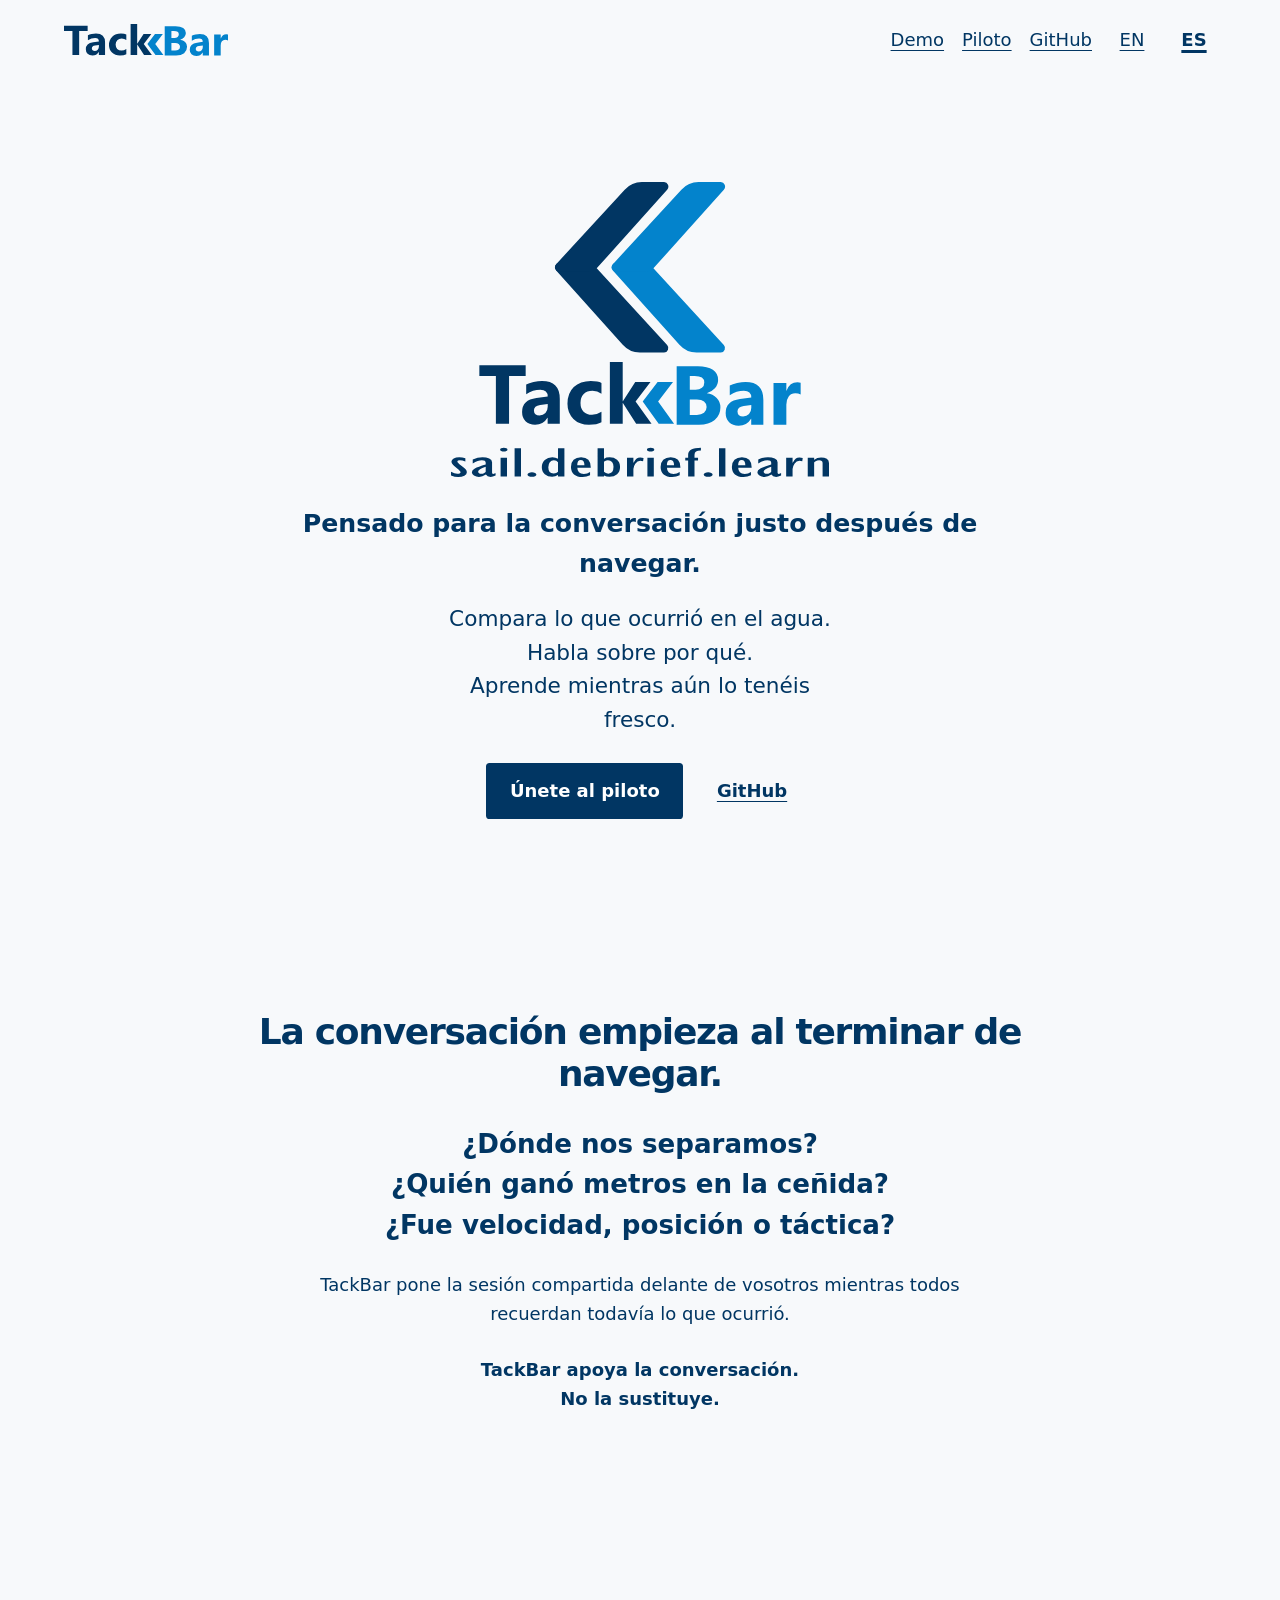
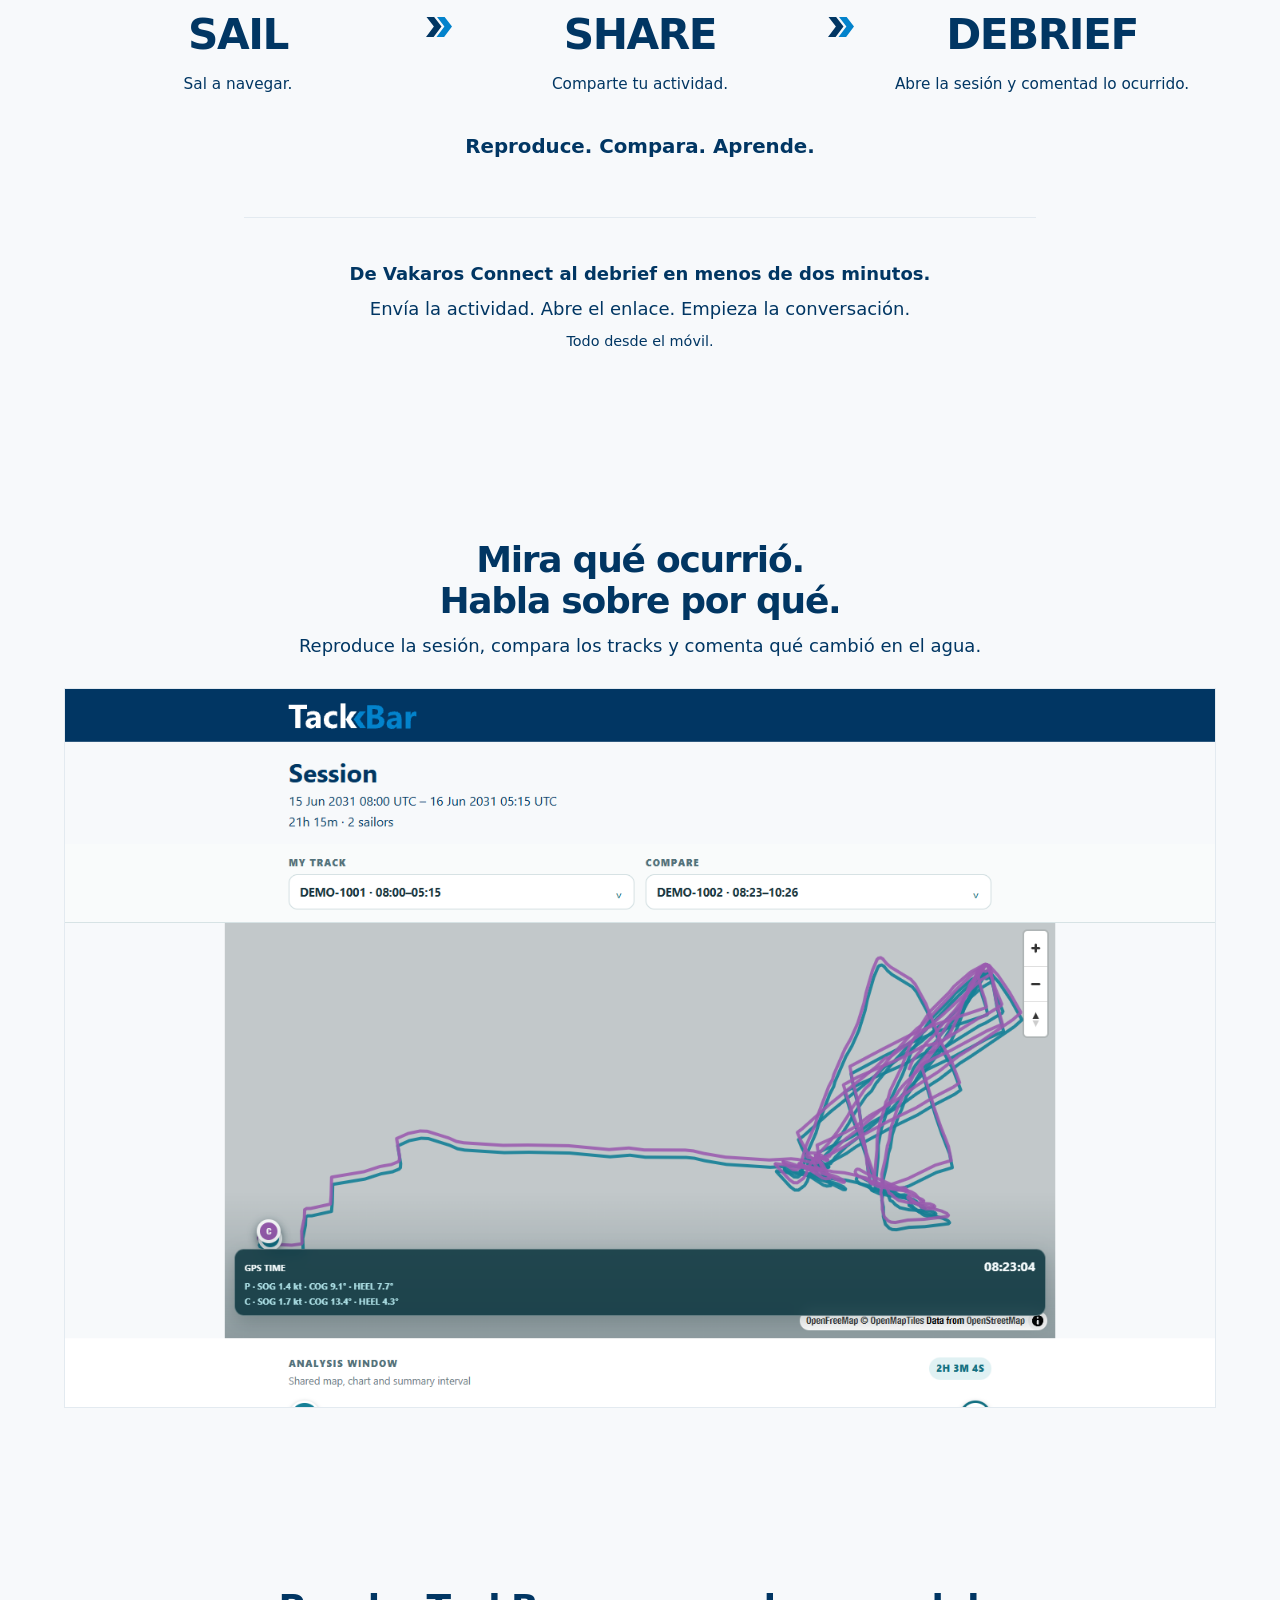
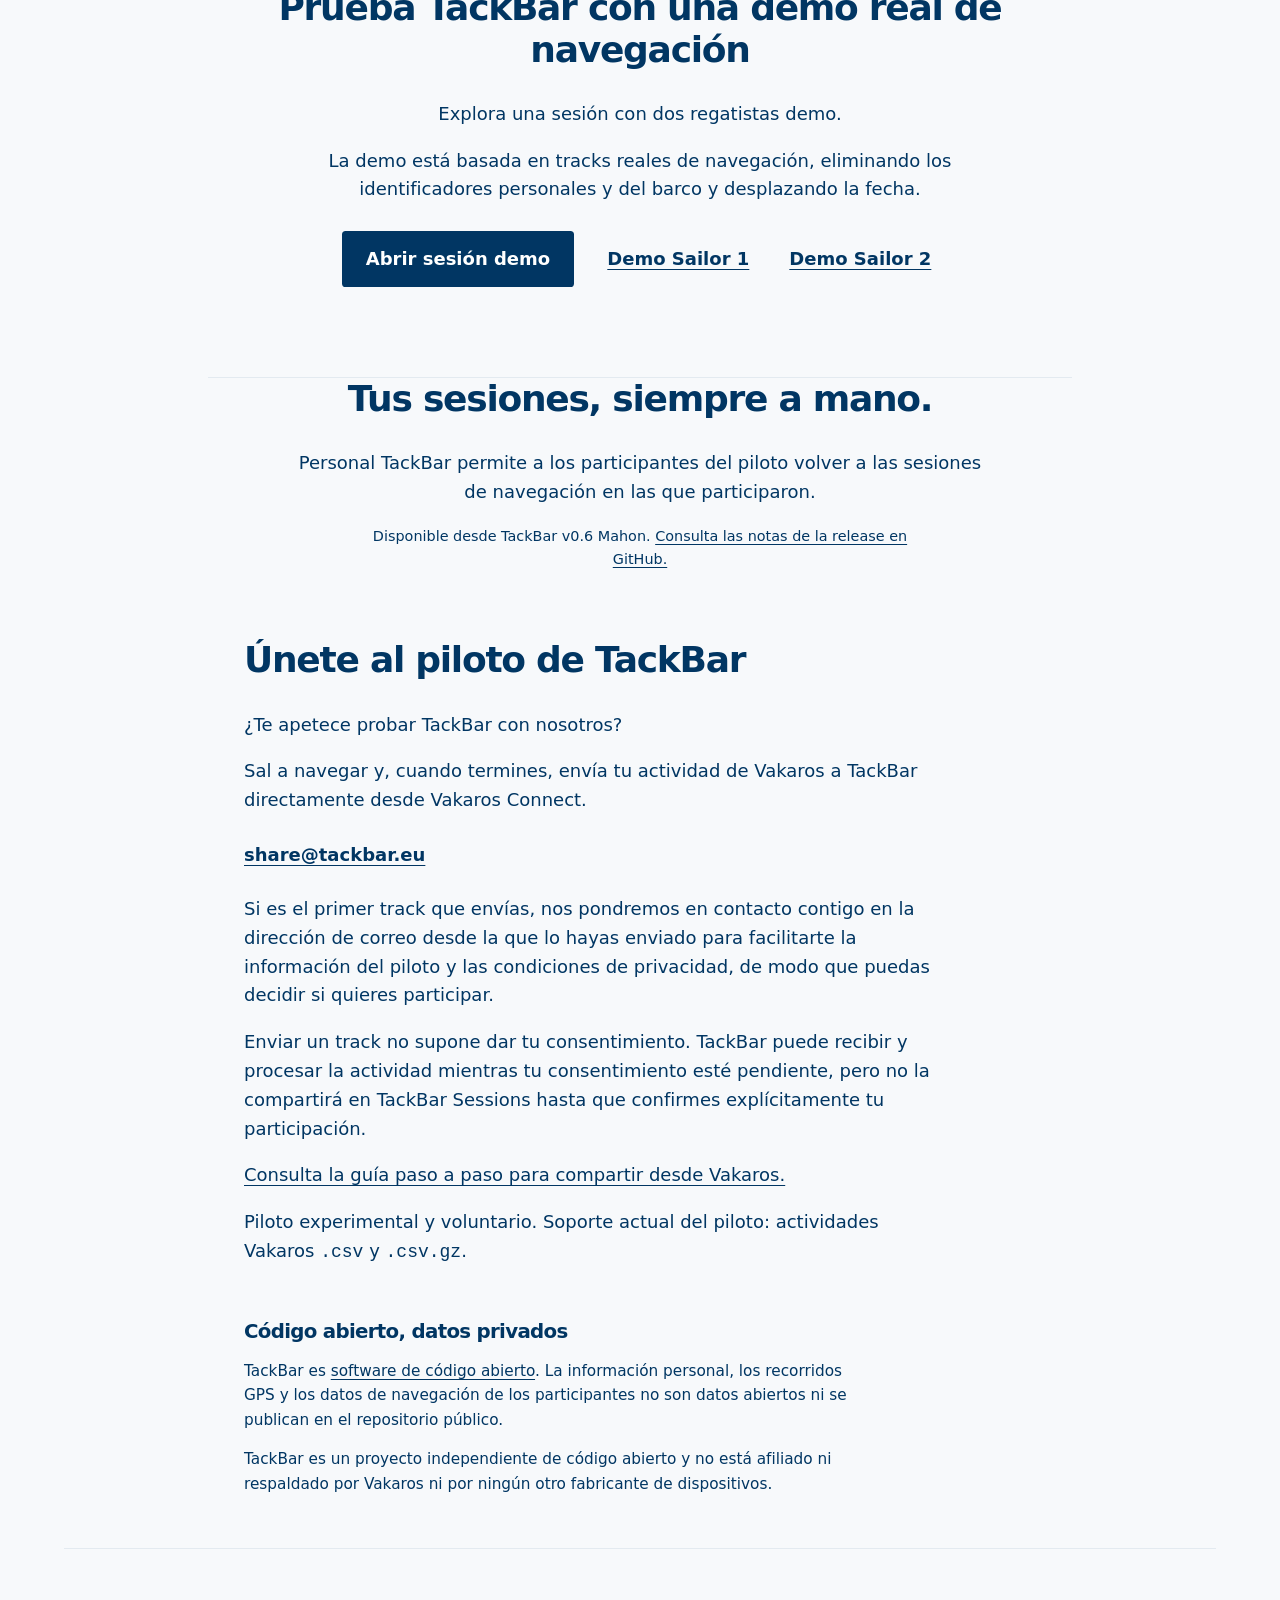
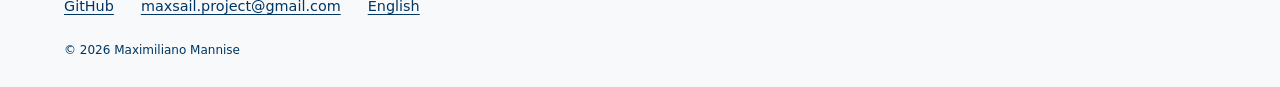
==== es/index.html @ 3163a721 "feat: add public TackBar demo links" ====
<!doctype html>
<html lang="es">
<head>
  <meta charset="utf-8">
  <meta name="viewport" content="width=device-width, initial-scale=1">
  <title>TackBar — Sail. Debrief. Learn.</title>
  <meta name="description" content="TackBar ayuda a los navegantes de vela ligera a convertir sus sesiones y las conversaciones posteriores en aprendizaje compartido.">
  <link rel="canonical" href="https://tackbar.eu/es/">
  <link rel="alternate" hreflang="en" href="https://tackbar.eu/">
  <link rel="alternate" hreflang="es" href="https://tackbar.eu/es/">
  <link rel="alternate" hreflang="x-default" href="https://tackbar.eu/">
  <meta property="og:title" content="TackBar — Sail. Debrief. Learn.">
  <meta property="og:description" content="TackBar ayuda a los navegantes de vela ligera a convertir sus sesiones y las conversaciones posteriores en aprendizaje compartido.">
  <meta property="og:type" content="website">
  <meta property="og:url" content="https://tackbar.eu/es/">
  <meta property="og:site_name" content="TackBar">
  <link rel="stylesheet" href="../assets/styles.css">
  <link rel="icon" href="../assets/logo/tackbar-mark.svg" type="image/svg+xml">
</head>
<body>
  <a class="skip-link" href="#main">Saltar al contenido</a>
  <header class="container site-header">
    <a class="brand" href="index.html"><img src="../assets/logo/tackbar-wordmark.svg" alt="TackBar"></a>
    <nav aria-label="Navegación principal">
      <a href="#demo">Demo</a>
      <a href="#pilot">Piloto</a>
      <a href="https://github.com/maxsail-project/tackbar">GitHub</a>
      <a href="../index.html" lang="en" hreflang="en" aria-label="English">EN</a>
      <a href="index.html" lang="es" aria-current="page" aria-label="Español">ES</a>
    </nav>
  </header>
  <main id="main" class="container">
    <section class="hero" aria-labelledby="hero-title">
      <h1 id="hero-title" class="visually-hidden" lang="en">TackBar — Sail. Debrief. Learn.</h1>
      <img class="hero-artwork" src="../assets/logo/tackbar-logo-claim.svg" alt="" aria-hidden="true">
      <p class="hero-lead">Pensado para la conversación justo después de navegar.</p>
      <p class="hero-thought">Compara lo que ocurrió en el agua.<br>Habla sobre por qué.<br>Aprende mientras aún lo tenéis fresco.</p>
      <div class="actions">
        <a class="button" href="#pilot">Únete al piloto</a>
        <a class="button secondary" href="https://github.com/maxsail-project/tackbar">GitHub</a>
      </div>
    </section>
    <section class="debrief-context" aria-labelledby="debrief-context-title">
      <h2 id="debrief-context-title">La conversación empieza al terminar de navegar.</h2>
      <p class="debrief-questions">¿Dónde nos separamos?<br>¿Quién ganó metros en la ceñida?<br>¿Fue velocidad, posición o táctica?</p>
      <p>TackBar pone la sesión compartida delante de vosotros mientras todos recuerdan todavía lo que ocurrió.</p>
      <p class="debrief-philosophy">TackBar apoya la conversación.<br>No la sustituye.</p>
    </section>
    <section id="story" class="story" aria-label="Cómo funciona TackBar">
      <ol class="flow">
        <li><h2 lang="en">SAIL</h2><p>Sal a navegar.</p><img class="flow-arrow" src="../assets/logo/tackbar-go-right.svg" alt="" aria-hidden="true"></li>
        <li><h2 lang="en">SHARE</h2><p>Comparte tu actividad.</p><img class="flow-arrow" src="../assets/logo/tackbar-go-right.svg" alt="" aria-hidden="true"></li>
        <li><h2 lang="en">DEBRIEF</h2><p>Abre la sesión y comentad lo ocurrido.</p></li>
      </ol>
      <p class="flow-support">Reproduce. Compara. Aprende.</p>
      <div class="workflow-note">
        <p><strong>De Vakaros Connect al debrief en menos de dos minutos.</strong></p>
        <p>Envía la actividad. Abre el enlace. Empieza la conversación.</p>
        <p class="workflow-note-phone">Todo desde el móvil.</p>
      </div>
    </section>
    <section class="product-proof" aria-labelledby="product-title">
      <h2 id="product-title">Mira qué ocurrió.<br>Habla sobre por qué.</h2>
      <p>Reproduce la sesión, compara los tracks y comenta qué cambió en el agua.</p>
      <img src="../assets/images/session-viewer-overview-demo.png" width="1440" height="1400" alt="Session Viewer de TackBar comparando dos tracks de demostración en el mismo mapa y ventana de análisis." loading="lazy">
    </section>
    <section id="demo" class="demo" aria-labelledby="demo-title">
      <h2 id="demo-title">Prueba TackBar con una demo real de navegación</h2>
      <p>Explora una sesión con dos regatistas demo.</p>
      <p>La demo está basada en tracks reales de navegación, eliminando los identificadores personales y del barco y desplazando la fecha.</p>
      <div class="actions demo-actions">
        <a class="button" href="https://app.tackbar.eu/s/i_qGEn2LnHUh5nOdj9RtfvZzcwr3zfH3Lf_cbffwmJw">Abrir sesión demo</a>
        <a class="button secondary" href="https://app.tackbar.eu/me/usMXC2xmV2A_kSrTNfzEXmexIzMXAk0KDCUTNjdQgc4">Demo Sailor 1</a>
        <a class="button secondary" href="https://app.tackbar.eu/me/8yPGiY3f_8CPB-3VZEk4jnMVvpLVJzxKbZkkSQtOWQI">Demo Sailor 2</a>
      </div>
    </section>
    <section class="personal-tackbar" aria-labelledby="personal-tackbar-title">
      <h2 id="personal-tackbar-title">Tus sesiones, siempre a mano.</h2>
      <p>Personal TackBar permite a los participantes del piloto volver a las sesiones de navegación en las que participaron.</p>
      <p class="release-reference">Disponible desde TackBar v0.6 Mahon. <a href="https://github.com/maxsail-project/tackbar/releases/tag/v0.6.0">Consulta las notas de la release en GitHub.</a></p>
    </section>
    <section id="pilot" aria-labelledby="pilot-title">
      <h2 id="pilot-title">Únete al piloto de TackBar</h2>
      <p>¿Te apetece probar TackBar con nosotros?</p>
      <p>Sal a navegar y, cuando termines, envía tu actividad de Vakaros a TackBar directamente desde Vakaros Connect.</p>
      <a class="contact-link" href="mailto:share@tackbar.eu">share@tackbar.eu</a>
      <p>Si es el primer track que envías, nos pondremos en contacto contigo en la dirección de correo desde la que lo hayas enviado para facilitarte la información del piloto y las condiciones de privacidad, de modo que puedas decidir si quieres participar.</p>
      <p>Enviar un track no supone dar tu consentimiento. TackBar puede recibir y procesar la actividad mientras tu consentimiento esté pendiente, pero no la compartirá en TackBar Sessions hasta que confirmes explícitamente tu participación.</p>
      <p><a href="compartir-vakaros/index.html">Consulta la guía paso a paso para compartir desde Vakaros.</a></p>
      <p>Piloto experimental y voluntario. Soporte actual del piloto: actividades Vakaros <code>.csv</code> y <code>.csv.gz</code>.</p>
    </section>
    <section id="open-source" aria-labelledby="open-source-title">
      <h2 id="open-source-title">Código abierto, datos privados</h2>
      <p>TackBar es <a href="https://github.com/maxsail-project/tackbar">software de código abierto</a>. La información personal, los recorridos GPS y los datos de navegación de los participantes no son datos abiertos ni se publican en el repositorio público.</p>
      <p>TackBar es un proyecto independiente de código abierto y no está afiliado ni respaldado por Vakaros ni por ningún otro fabricante de dispositivos.</p>
    </section>
  </main>
  <footer class="container site-footer">
    <ul class="footer-links">
      <li><a href="https://github.com/maxsail-project/tackbar">GitHub</a></li>
      <li><a href="mailto:maxsail.project@gmail.com">maxsail.project@gmail.com</a></li>
      <li><a href="../index.html" lang="en" hreflang="en">English</a></li>
    </ul>
    <p><small>© 2026 Maximiliano Mannise</small></p>
  </footer>
</body>
</html>
---- assets/styles.css ----
:root {
  --color-navy: #013663;
  --color-blue: #0383CC;
  --color-pale: #E3EAF0;
  --color-background: #F7F9FB;
  --color-white: #FFFFFF;
  color-scheme: light;
  font-family: system-ui, -apple-system, BlinkMacSystemFont, "Segoe UI", sans-serif;
  color: var(--color-navy);
  background: var(--color-background);
  line-height: 1.6;
  font-size: 18px;
}
* { box-sizing: border-box; }
body { margin: 0; }
.container { width: min(100% - 2.5rem, 64rem); margin-inline: auto; }
a { color: var(--color-navy); text-underline-offset: .2em; overflow-wrap: anywhere; }
a:hover { text-decoration-thickness: .15em; }
a:focus-visible { outline: 3px solid var(--color-navy); outline-offset: 5px; }
.site-header, nav { display: flex; align-items: center; flex-wrap: wrap; gap: 1rem; }
.site-header { justify-content: space-between; padding-block: 1rem; }
nav a { display: inline-flex; align-items: center; min-height: 44px; min-width: 44px; justify-content: center; }
[aria-current="page"] { font-weight: 750; text-decoration-thickness: .15em; }
.brand { display: inline-flex; align-items: center; min-height: 44px; }
.brand img { display: block; height: 1.8rem; width: auto; }
h1, h2 { line-height: 1.15; letter-spacing: -.035em; }
h2 { font-size: clamp(1.5rem, 3vw, 2rem); margin-top: 0; }
p { max-width: 62ch; }
.hero { min-width: 0; min-height: min(41rem, calc(100vh - 5rem)); display: flex; flex-direction: column; align-items: center; justify-content: center; padding-block: clamp(3rem, 8vw, 6rem); text-align: center; }
.hero-artwork { display: block; width: min(100%, 21rem); height: auto; margin-inline: auto; }
.hero-lead { width: 100%; max-width: 42ch; margin: 1.5rem auto 0; font-size: clamp(1.15rem, 2.5vw, 1.4rem); font-weight: 650; }
.hero-thought { width: 100%; max-width: 30ch; margin: 1rem auto 0; font-size: clamp(1rem, 2vw, 1.2rem); line-height: 1.55; }
.hero .actions { justify-content: center; }
.actions { display: flex; align-items: center; flex-wrap: wrap; gap: 1.5rem; margin-top: 1.5rem; }
.button { display: inline-flex; align-items: center; justify-content: center; min-height: 48px; padding: .65rem 1.2rem; color: var(--color-white); background: var(--color-navy); border: 2px solid var(--color-navy); border-radius: .2rem; font-weight: 700; text-decoration: none; }
.button:hover { text-decoration: underline; }
.secondary { color: var(--color-navy); background: transparent; border-color: transparent; padding-inline: .25rem; text-decoration: underline; }
.story { padding-block: clamp(3rem, 7vw, 5rem); }
.flow { display: grid; grid-template-columns: repeat(3, minmax(0, 1fr)); gap: 3rem; list-style: none; padding: 0; margin: 0; }
.flow li { position: relative; text-align: center; }
.flow h2 { font-size: clamp(1.35rem, 3.3vw, 2.6rem); font-weight: 850; margin: 0; }
.flow p { font-size: .85rem; line-height: 1.45; margin: .75rem 0 0; }
.flow-arrow { position: absolute; width: 1.4rem; height: auto; top: .35rem; right: -2.2rem; }
.flow-support { margin: 2rem auto 0; text-align: center; font-size: 1.1rem; font-weight: 700; }
.workflow-note { max-width: 44rem; margin: 3rem auto 0; padding-top: 2rem; border-top: 1px solid var(--color-pale); text-align: center; }
.workflow-note p { margin: .35rem auto; }
.workflow-note-phone { font-size: .8rem; }
.debrief-context { max-width: 48rem; margin-inline: auto; padding-block: clamp(3rem, 7vw, 5rem); text-align: center; }
.debrief-context p { margin-inline: auto; }
.debrief-questions { font-size: clamp(1.15rem, 2.8vw, 1.45rem); font-weight: 650; line-height: 1.55; }
.debrief-philosophy { margin-top: 1.5rem; font-weight: 650; }
.product-proof { padding-block: clamp(3rem, 7vw, 5rem); text-align: center; }
.product-proof h2 { margin-bottom: .6rem; }
.product-proof > p { margin: 0 auto 1.5rem; }
.product-proof > img { display: block; width: 100%; aspect-ratio: 16 / 10; height: auto; border: 1px solid var(--color-pale); object-fit: cover; object-position: top; }
.demo { max-width: 48rem; margin-inline: auto; padding-block: clamp(3rem, 7vw, 5rem); border-bottom: 1px solid var(--color-pale); text-align: center; }
.demo p { margin-inline: auto; }
.demo-actions { justify-content: center; }
.personal-tackbar { max-width: 44rem; margin-inline: auto; padding-block: 0 3rem; text-align: center; }
.personal-tackbar p { margin-inline: auto; }
.release-reference { font-size: .8rem; }
#pilot, #open-source { max-width: 44rem; margin-inline: auto; padding-bottom: 2rem; }
.contact-link { display: inline-flex; align-items: center; min-height: 44px; font-weight: 650; }
#open-source { font-size: .85rem; }
#open-source h2 { font-size: 1.1rem; margin-bottom: .5rem; }
.site-footer { font-size: .8rem; border-top: 1px solid var(--color-pale); padding-block: 1.5rem; }
.footer-links { display: flex; flex-wrap: wrap; gap: .5rem 1.5rem; list-style: none; padding: 0; margin-block: .5rem; }
.footer-links a { display: inline-flex; align-items: center; min-height: 44px; }
.site-footer p:last-child { margin-block: .5rem 0; }
.skip-link { position: absolute; top: .5rem; left: 1rem; padding: .75rem; background: var(--color-white); transform: translateY(-200%); }
.skip-link:focus { transform: translateY(0); }
.visually-hidden { position: absolute; width: 1px; height: 1px; padding: 0; margin: -1px; overflow: hidden; clip-path: inset(50%); white-space: nowrap; border: 0; }
@media (max-width: 35rem) {
  .site-header { gap: .25rem; }
  .brand img { height: 1.6rem; }
  .hero-artwork { width: 13rem; max-width: 100%; }
  .site-header nav { width: 100%; justify-content: space-between; gap: .5rem; }
  .flow { grid-template-columns: 1fr; gap: 2.75rem; }
  .flow h2 { font-size: 2rem; }
  .flow p { margin-top: .25rem; }
  .flow-arrow { width: 1.25rem; top: auto; bottom: -2rem; right: calc(50% - .625rem); transform: rotate(90deg); }
  .demo-actions { flex-direction: column; gap: .75rem; }
}

/* Vakaros sharing guide */
.guide-page { max-width: 58rem; }
.guide-intro { max-width: 44rem; margin-inline: auto; padding-block: clamp(2.5rem, 7vw, 4.5rem) 2rem; text-align: center; }
.guide-intro p { margin-inline: auto; }
.guide-intro h1 { margin: .25rem auto 1rem; max-width: 18ch; font-size: clamp(2rem, 6vw, 3.6rem); }
.guide-kicker { margin: 0; color: var(--color-navy); font-size: .85rem; font-weight: 850; letter-spacing: .14em; }
.guide-lead { font-size: clamp(1.05rem, 2.5vw, 1.3rem); }
.guide-steps { display: grid; grid-template-columns: repeat(2, minmax(0, 1fr)); gap: 1rem; list-style: none; padding: 0; margin: 0; }
.guide-step { min-width: 0; padding: 1rem; border: 1px solid var(--color-pale); background: var(--color-white); }
.guide-step-wide { grid-column: 1 / -1; }
.guide-step-copy { display: flex; gap: .8rem; align-items: flex-start; margin-bottom: 1rem; }
.guide-step-copy h2 { margin: .1rem 0 .4rem; font-size: 1.2rem; }
.guide-step-copy p { margin: 0; font-size: .9rem; }
.guide-step-number { flex: 0 0 auto; display: inline-grid; place-items: center; width: 2.2rem; height: 2.2rem; border-radius: 50%; color: var(--color-white); background: var(--color-navy); font-weight: 850; }
.guide-step > img, .guide-final-layout > img { display: block; width: 100%; height: auto; border: 1px solid var(--color-pale); background: var(--color-background); }
.guide-final-layout { display: grid; grid-template-columns: minmax(0, .8fr) minmax(16rem, 1.2fr); gap: 1.5rem; align-items: center; }
.guide-checklist h3 { margin-top: 0; }
.guide-checklist ul { padding-left: 1.25rem; }
.guide-checklist li + li { margin-top: .55rem; }
.guide-note, .guide-help { max-width: 44rem; margin: 2rem auto 0; padding: 1.25rem; border-top: 1px solid var(--color-pale); text-align: center; }
.guide-note p, .guide-help p { margin-inline: auto; }
.guide-disclaimer { max-width: 48rem; margin: 2.5rem auto 3rem; font-size: .8rem; text-align: center; }
@media (max-width: 42rem) {
  .guide-steps { grid-template-columns: 1fr; }
  .guide-step-wide { grid-column: auto; }
  .guide-final-layout { grid-template-columns: 1fr; }
  .guide-step { padding: .85rem; }
}
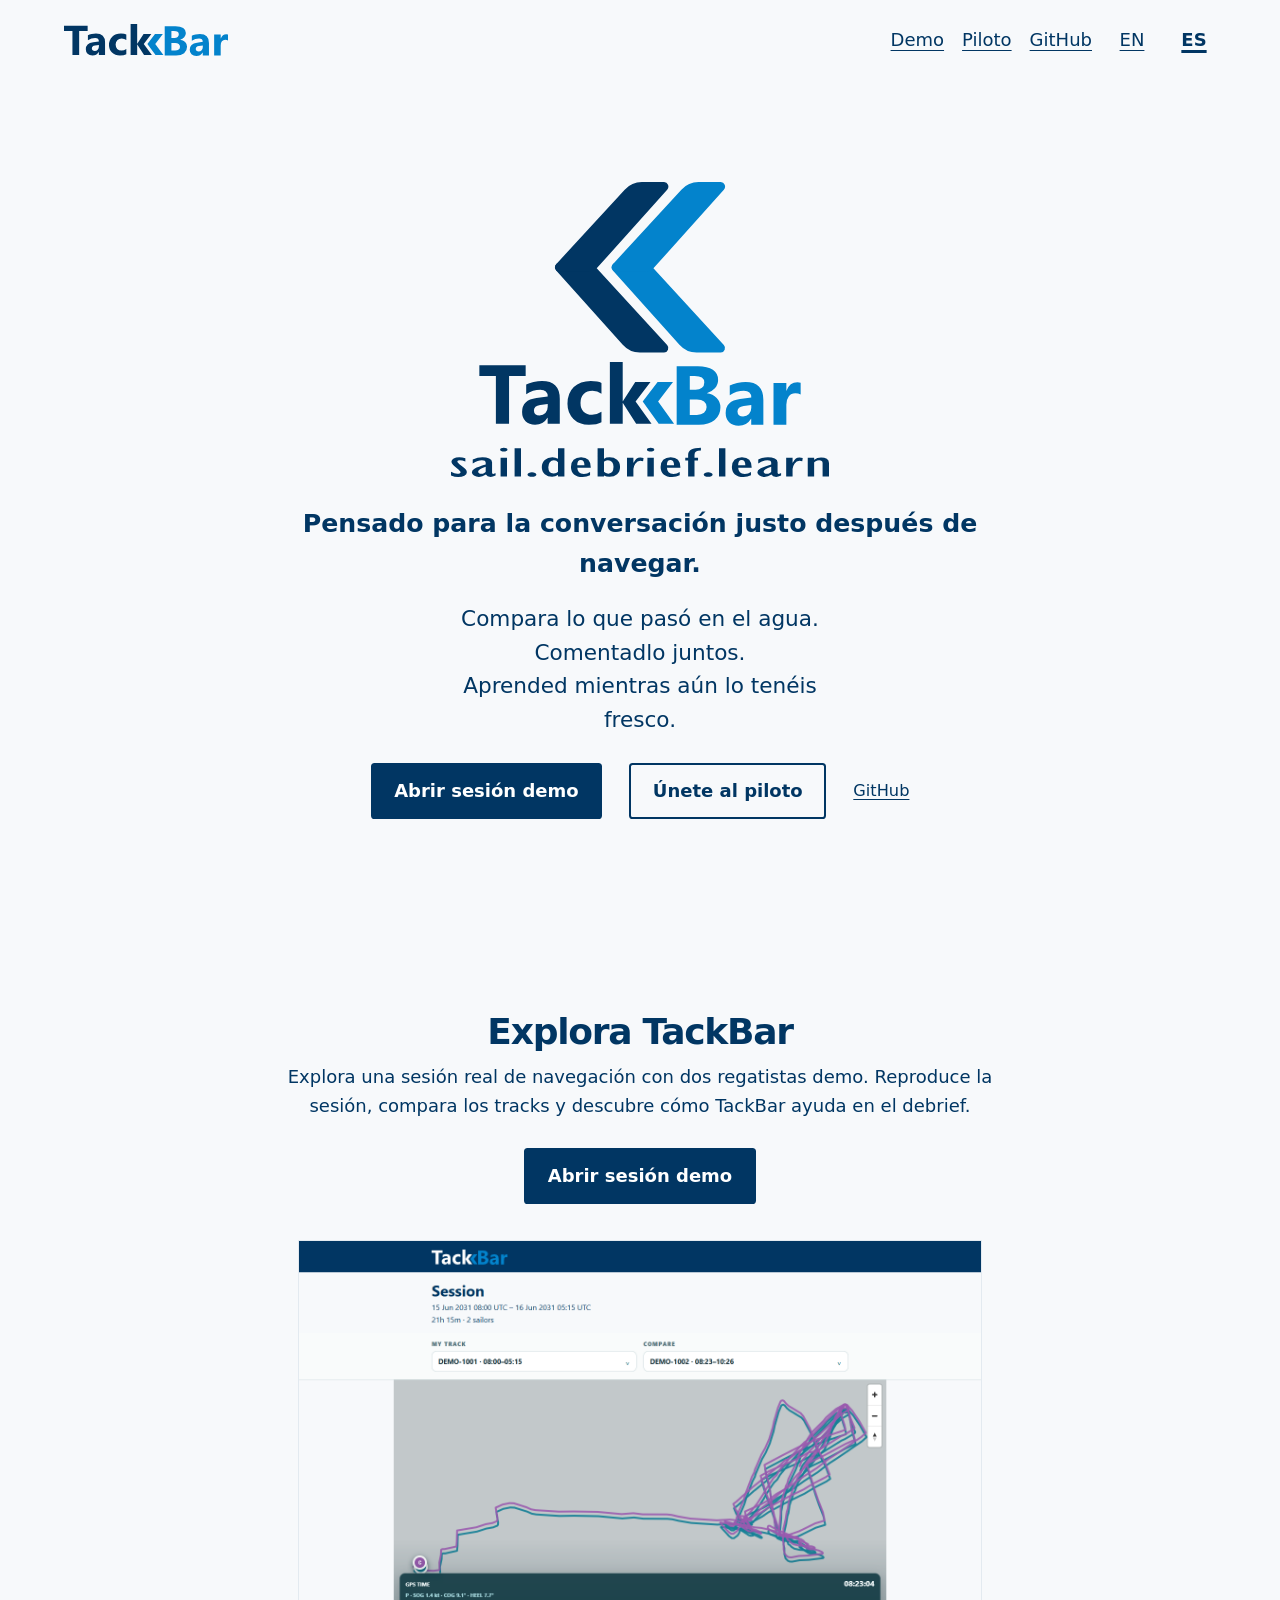
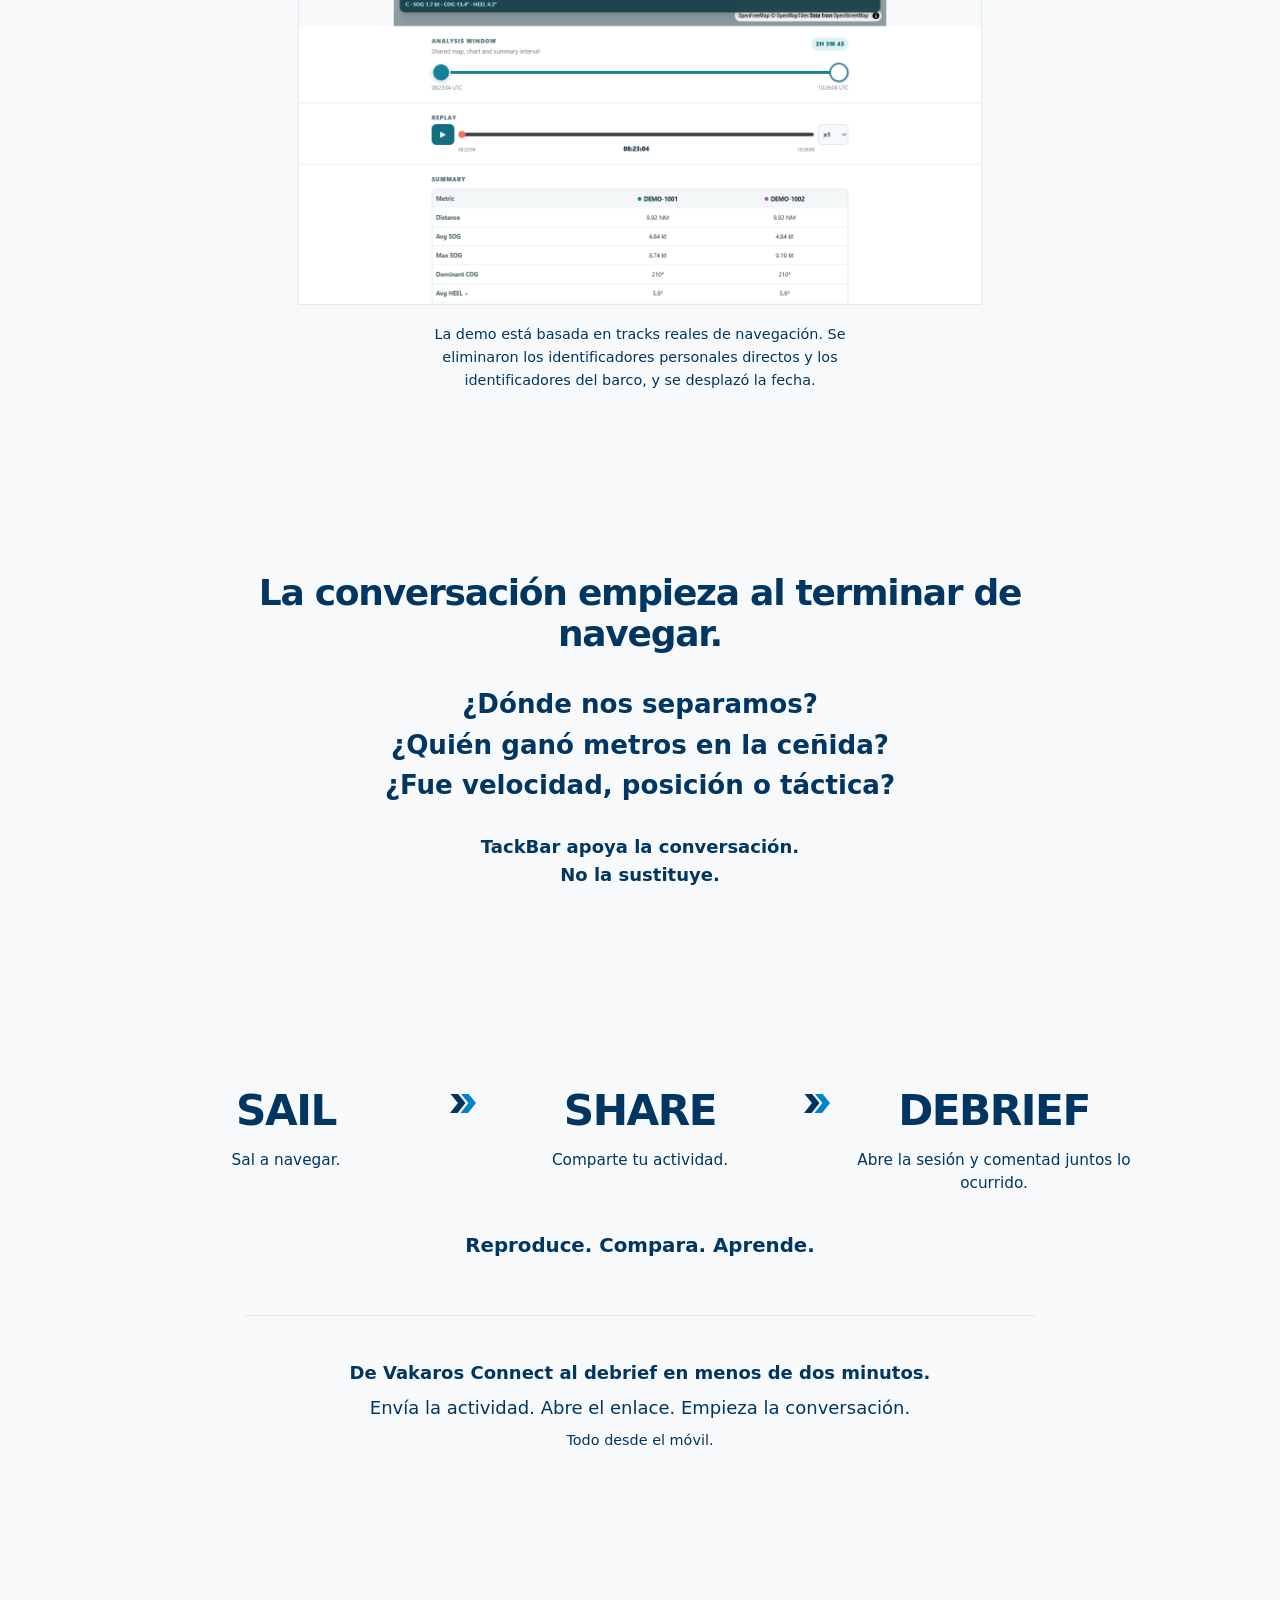
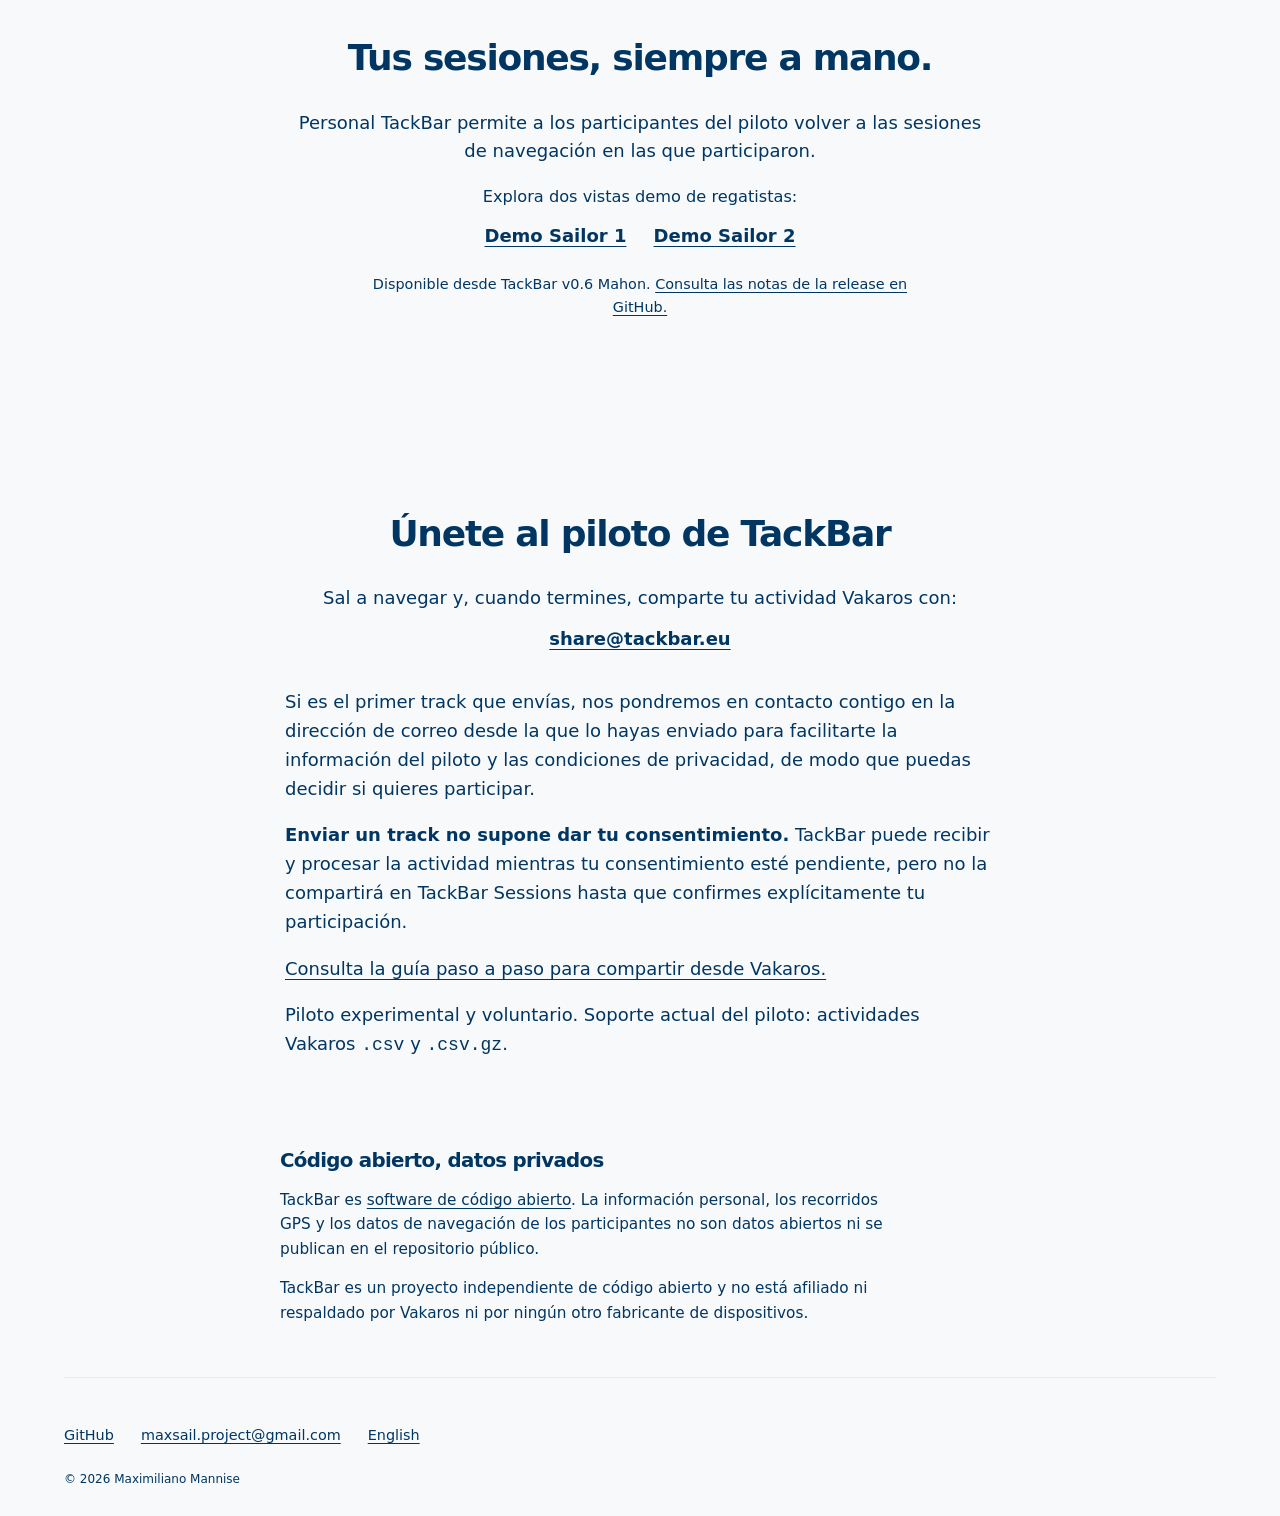
==== commit 4b1c0a2b: "feat: reorganize homepage around the public demofeat: reorganize homepage around the public demo" ====
--- a/es/index.html
+++ b/es/index.html
@@ -34,23 +34,32 @@
       <h1 id="hero-title" class="visually-hidden" lang="en">TackBar — Sail. Debrief. Learn.</h1>
       <img class="hero-artwork" src="../assets/logo/tackbar-logo-claim.svg" alt="" aria-hidden="true">
       <p class="hero-lead">Pensado para la conversación justo después de navegar.</p>
-      <p class="hero-thought">Compara lo que ocurrió en el agua.<br>Habla sobre por qué.<br>Aprende mientras aún lo tenéis fresco.</p>
+      <p class="hero-thought">Compara lo que pasó en el agua.<br>Comentadlo juntos.<br>Aprended mientras aún lo tenéis fresco.</p>
       <div class="actions">
-        <a class="button" href="#pilot">Únete al piloto</a>
-        <a class="button secondary" href="https://github.com/maxsail-project/tackbar">GitHub</a>
+        <a class="button" href="https://app.tackbar.eu/s/i_qGEn2LnHUh5nOdj9RtfvZzcwr3zfH3Lf_cbffwmJw">Abrir sesión demo</a>
+        <a class="button secondary" href="#pilot">Únete al piloto</a>
+        <a class="tertiary-action" href="https://github.com/maxsail-project/tackbar">GitHub</a>
       </div>
+    </section>
+    <section id="demo" class="product-proof" aria-labelledby="demo-title">
+      <h2 id="demo-title">Explora TackBar</h2>
+      <p>Explora una sesión real de navegación con dos regatistas demo. Reproduce la sesión, compara los tracks y descubre cómo TackBar ayuda en el debrief.</p>
+      <div class="actions">
+        <a class="button" href="https://app.tackbar.eu/s/i_qGEn2LnHUh5nOdj9RtfvZzcwr3zfH3Lf_cbffwmJw">Abrir sesión demo</a>
+      </div>
+      <img src="../assets/images/session-viewer-overview-demo.png" width="1440" height="1400" alt="Session Viewer de TackBar comparando dos tracks de demostración en el mismo mapa y ventana de análisis." loading="lazy">
+      <p class="demo-data-note">La demo está basada en tracks reales de navegación. Se eliminaron los identificadores personales directos y los identificadores del barco, y se desplazó la fecha.</p>
     </section>
     <section class="debrief-context" aria-labelledby="debrief-context-title">
       <h2 id="debrief-context-title">La conversación empieza al terminar de navegar.</h2>
       <p class="debrief-questions">¿Dónde nos separamos?<br>¿Quién ganó metros en la ceñida?<br>¿Fue velocidad, posición o táctica?</p>
-      <p>TackBar pone la sesión compartida delante de vosotros mientras todos recuerdan todavía lo que ocurrió.</p>
       <p class="debrief-philosophy">TackBar apoya la conversación.<br>No la sustituye.</p>
     </section>
     <section id="story" class="story" aria-label="Cómo funciona TackBar">
       <ol class="flow">
         <li><h2 lang="en">SAIL</h2><p>Sal a navegar.</p><img class="flow-arrow" src="../assets/logo/tackbar-go-right.svg" alt="" aria-hidden="true"></li>
         <li><h2 lang="en">SHARE</h2><p>Comparte tu actividad.</p><img class="flow-arrow" src="../assets/logo/tackbar-go-right.svg" alt="" aria-hidden="true"></li>
-        <li><h2 lang="en">DEBRIEF</h2><p>Abre la sesión y comentad lo ocurrido.</p></li>
+        <li><h2 lang="en">DEBRIEF</h2><p>Abre la sesión y comentad juntos lo ocurrido.</p></li>
       </ol>
       <p class="flow-support">Reproduce. Compara. Aprende.</p>
       <div class="workflow-note">
@@ -59,35 +68,26 @@
         <p class="workflow-note-phone">Todo desde el móvil.</p>
       </div>
     </section>
-    <section class="product-proof" aria-labelledby="product-title">
-      <h2 id="product-title">Mira qué ocurrió.<br>Habla sobre por qué.</h2>
-      <p>Reproduce la sesión, compara los tracks y comenta qué cambió en el agua.</p>
-      <img src="../assets/images/session-viewer-overview-demo.png" width="1440" height="1400" alt="Session Viewer de TackBar comparando dos tracks de demostración en el mismo mapa y ventana de análisis." loading="lazy">
-    </section>
-    <section id="demo" class="demo" aria-labelledby="demo-title">
-      <h2 id="demo-title">Prueba TackBar con una demo real de navegación</h2>
-      <p>Explora una sesión con dos regatistas demo.</p>
-      <p>La demo está basada en tracks reales de navegación, eliminando los identificadores personales y del barco y desplazando la fecha.</p>
-      <div class="actions demo-actions">
-        <a class="button" href="https://app.tackbar.eu/s/i_qGEn2LnHUh5nOdj9RtfvZzcwr3zfH3Lf_cbffwmJw">Abrir sesión demo</a>
-        <a class="button secondary" href="https://app.tackbar.eu/me/usMXC2xmV2A_kSrTNfzEXmexIzMXAk0KDCUTNjdQgc4">Demo Sailor 1</a>
-        <a class="button secondary" href="https://app.tackbar.eu/me/8yPGiY3f_8CPB-3VZEk4jnMVvpLVJzxKbZkkSQtOWQI">Demo Sailor 2</a>
-      </div>
-    </section>
     <section class="personal-tackbar" aria-labelledby="personal-tackbar-title">
       <h2 id="personal-tackbar-title">Tus sesiones, siempre a mano.</h2>
       <p>Personal TackBar permite a los participantes del piloto volver a las sesiones de navegación en las que participaron.</p>
+      <p class="personal-demo-intro">Explora dos vistas demo de regatistas:</p>
+      <div class="personal-actions" aria-label="Demos de Personal TackBar">
+        <a href="https://app.tackbar.eu/me/usMXC2xmV2A_kSrTNfzEXmexIzMXAk0KDCUTNjdQgc4">Demo Sailor 1</a>
+        <a href="https://app.tackbar.eu/me/8yPGiY3f_8CPB-3VZEk4jnMVvpLVJzxKbZkkSQtOWQI">Demo Sailor 2</a>
+      </div>
       <p class="release-reference">Disponible desde TackBar v0.6 Mahon. <a href="https://github.com/maxsail-project/tackbar/releases/tag/v0.6.0">Consulta las notas de la release en GitHub.</a></p>
     </section>
     <section id="pilot" aria-labelledby="pilot-title">
       <h2 id="pilot-title">Únete al piloto de TackBar</h2>
-      <p>¿Te apetece probar TackBar con nosotros?</p>
-      <p>Sal a navegar y, cuando termines, envía tu actividad de Vakaros a TackBar directamente desde Vakaros Connect.</p>
+      <p class="pilot-intro">Sal a navegar y, cuando termines, comparte tu actividad Vakaros con:</p>
       <a class="contact-link" href="mailto:share@tackbar.eu">share@tackbar.eu</a>
-      <p>Si es el primer track que envías, nos pondremos en contacto contigo en la dirección de correo desde la que lo hayas enviado para facilitarte la información del piloto y las condiciones de privacidad, de modo que puedas decidir si quieres participar.</p>
-      <p>Enviar un track no supone dar tu consentimiento. TackBar puede recibir y procesar la actividad mientras tu consentimiento esté pendiente, pero no la compartirá en TackBar Sessions hasta que confirmes explícitamente tu participación.</p>
-      <p><a href="compartir-vakaros/index.html">Consulta la guía paso a paso para compartir desde Vakaros.</a></p>
-      <p>Piloto experimental y voluntario. Soporte actual del piloto: actividades Vakaros <code>.csv</code> y <code>.csv.gz</code>.</p>
+      <div class="pilot-details">
+        <p>Si es el primer track que envías, nos pondremos en contacto contigo en la dirección de correo desde la que lo hayas enviado para facilitarte la información del piloto y las condiciones de privacidad, de modo que puedas decidir si quieres participar.</p>
+        <p><strong>Enviar un track no supone dar tu consentimiento.</strong> TackBar puede recibir y procesar la actividad mientras tu consentimiento esté pendiente, pero no la compartirá en TackBar Sessions hasta que confirmes explícitamente tu participación.</p>
+        <p><a href="compartir-vakaros/index.html">Consulta la guía paso a paso para compartir desde Vakaros.</a></p>
+        <p>Piloto experimental y voluntario. Soporte actual del piloto: actividades Vakaros <code>.csv</code> y <code>.csv.gz</code>.</p>
+      </div>
     </section>
     <section id="open-source" aria-labelledby="open-source-title">
       <h2 id="open-source-title">Código abierto, datos privados</h2>
--- a/assets/styles.css
+++ b/assets/styles.css
@@ -34,8 +34,9 @@
 .actions { display: flex; align-items: center; flex-wrap: wrap; gap: 1.5rem; margin-top: 1.5rem; }
 .button { display: inline-flex; align-items: center; justify-content: center; min-height: 48px; padding: .65rem 1.2rem; color: var(--color-white); background: var(--color-navy); border: 2px solid var(--color-navy); border-radius: .2rem; font-weight: 700; text-decoration: none; }
 .button:hover { text-decoration: underline; }
-.secondary { color: var(--color-navy); background: transparent; border-color: transparent; padding-inline: .25rem; text-decoration: underline; }
-.story { padding-block: clamp(3rem, 7vw, 5rem); }
+.secondary { color: var(--color-navy); background: transparent; }
+.tertiary-action { display: inline-flex; align-items: center; justify-content: center; min-height: 44px; font-size: .9rem; }
+.story { max-width: 56rem; margin-inline: auto; padding-block: clamp(3rem, 7vw, 5rem); }
 .flow { display: grid; grid-template-columns: repeat(3, minmax(0, 1fr)); gap: 3rem; list-style: none; padding: 0; margin: 0; }
 .flow li { position: relative; text-align: center; }
 .flow h2 { font-size: clamp(1.35rem, 3.3vw, 2.6rem); font-weight: 850; margin: 0; }
@@ -49,19 +50,26 @@
 .debrief-context p { margin-inline: auto; }
 .debrief-questions { font-size: clamp(1.15rem, 2.8vw, 1.45rem); font-weight: 650; line-height: 1.55; }
 .debrief-philosophy { margin-top: 1.5rem; font-weight: 650; }
-.product-proof { padding-block: clamp(3rem, 7vw, 5rem); text-align: center; }
+.product-proof { max-width: 52rem; margin-inline: auto; padding-block: clamp(3rem, 7vw, 5rem); text-align: center; }
 .product-proof h2 { margin-bottom: .6rem; }
 .product-proof > p { margin: 0 auto 1.5rem; }
-.product-proof > img { display: block; width: 100%; aspect-ratio: 16 / 10; height: auto; border: 1px solid var(--color-pale); object-fit: cover; object-position: top; }
-.demo { max-width: 48rem; margin-inline: auto; padding-block: clamp(3rem, 7vw, 5rem); border-bottom: 1px solid var(--color-pale); text-align: center; }
-.demo p { margin-inline: auto; }
-.demo-actions { justify-content: center; }
-.personal-tackbar { max-width: 44rem; margin-inline: auto; padding-block: 0 3rem; text-align: center; }
+.product-proof .actions { justify-content: center; }
+.product-proof > img { display: block; width: min(100%, 38rem); height: auto; margin: 2rem auto 0; border: 1px solid var(--color-pale); }
+.product-proof > .demo-data-note { max-width: 52ch; margin: 1rem auto 0; font-size: .8rem; }
+.personal-tackbar { max-width: 44rem; margin-inline: auto; padding-block: clamp(3rem, 7vw, 5rem); text-align: center; }
 .personal-tackbar p { margin-inline: auto; }
+.personal-demo-intro { margin-bottom: .25rem; font-size: .9rem; }
+.personal-actions { display: flex; flex-wrap: wrap; justify-content: center; gap: .25rem 1.5rem; }
+.personal-actions a { display: inline-flex; align-items: center; min-height: 44px; font-weight: 650; }
 .release-reference { font-size: .8rem; }
-#pilot, #open-source { max-width: 44rem; margin-inline: auto; padding-bottom: 2rem; }
+#pilot { max-width: 44rem; margin-inline: auto; padding-block: clamp(3rem, 7vw, 5rem); text-align: center; }
+#pilot p { margin-inline: auto; }
+.pilot-intro { margin-bottom: .25rem; }
+.pilot-details { max-width: 40rem; margin: 1.5rem auto 0; text-align: left; }
+.pilot-details p:first-child { margin-top: 0; }
+.pilot-details p:last-child { margin-bottom: 0; }
 .contact-link { display: inline-flex; align-items: center; min-height: 44px; font-weight: 650; }
-#open-source { font-size: .85rem; }
+#open-source { max-width: 40rem; margin-inline: auto; padding-bottom: 2rem; font-size: .85rem; }
 #open-source h2 { font-size: 1.1rem; margin-bottom: .5rem; }
 .site-footer { font-size: .8rem; border-top: 1px solid var(--color-pale); padding-block: 1.5rem; }
 .footer-links { display: flex; flex-wrap: wrap; gap: .5rem 1.5rem; list-style: none; padding: 0; margin-block: .5rem; }
@@ -75,11 +83,12 @@
   .brand img { height: 1.6rem; }
   .hero-artwork { width: 13rem; max-width: 100%; }
   .site-header nav { width: 100%; justify-content: space-between; gap: .5rem; }
+  .hero .actions { flex-direction: column; gap: .75rem; }
   .flow { grid-template-columns: 1fr; gap: 2.75rem; }
   .flow h2 { font-size: 2rem; }
   .flow p { margin-top: .25rem; }
   .flow-arrow { width: 1.25rem; top: auto; bottom: -2rem; right: calc(50% - .625rem); transform: rotate(90deg); }
-  .demo-actions { flex-direction: column; gap: .75rem; }
+  .personal-actions { flex-direction: column; align-items: center; gap: .25rem; }
 }
 
 /* Vakaros sharing guide */
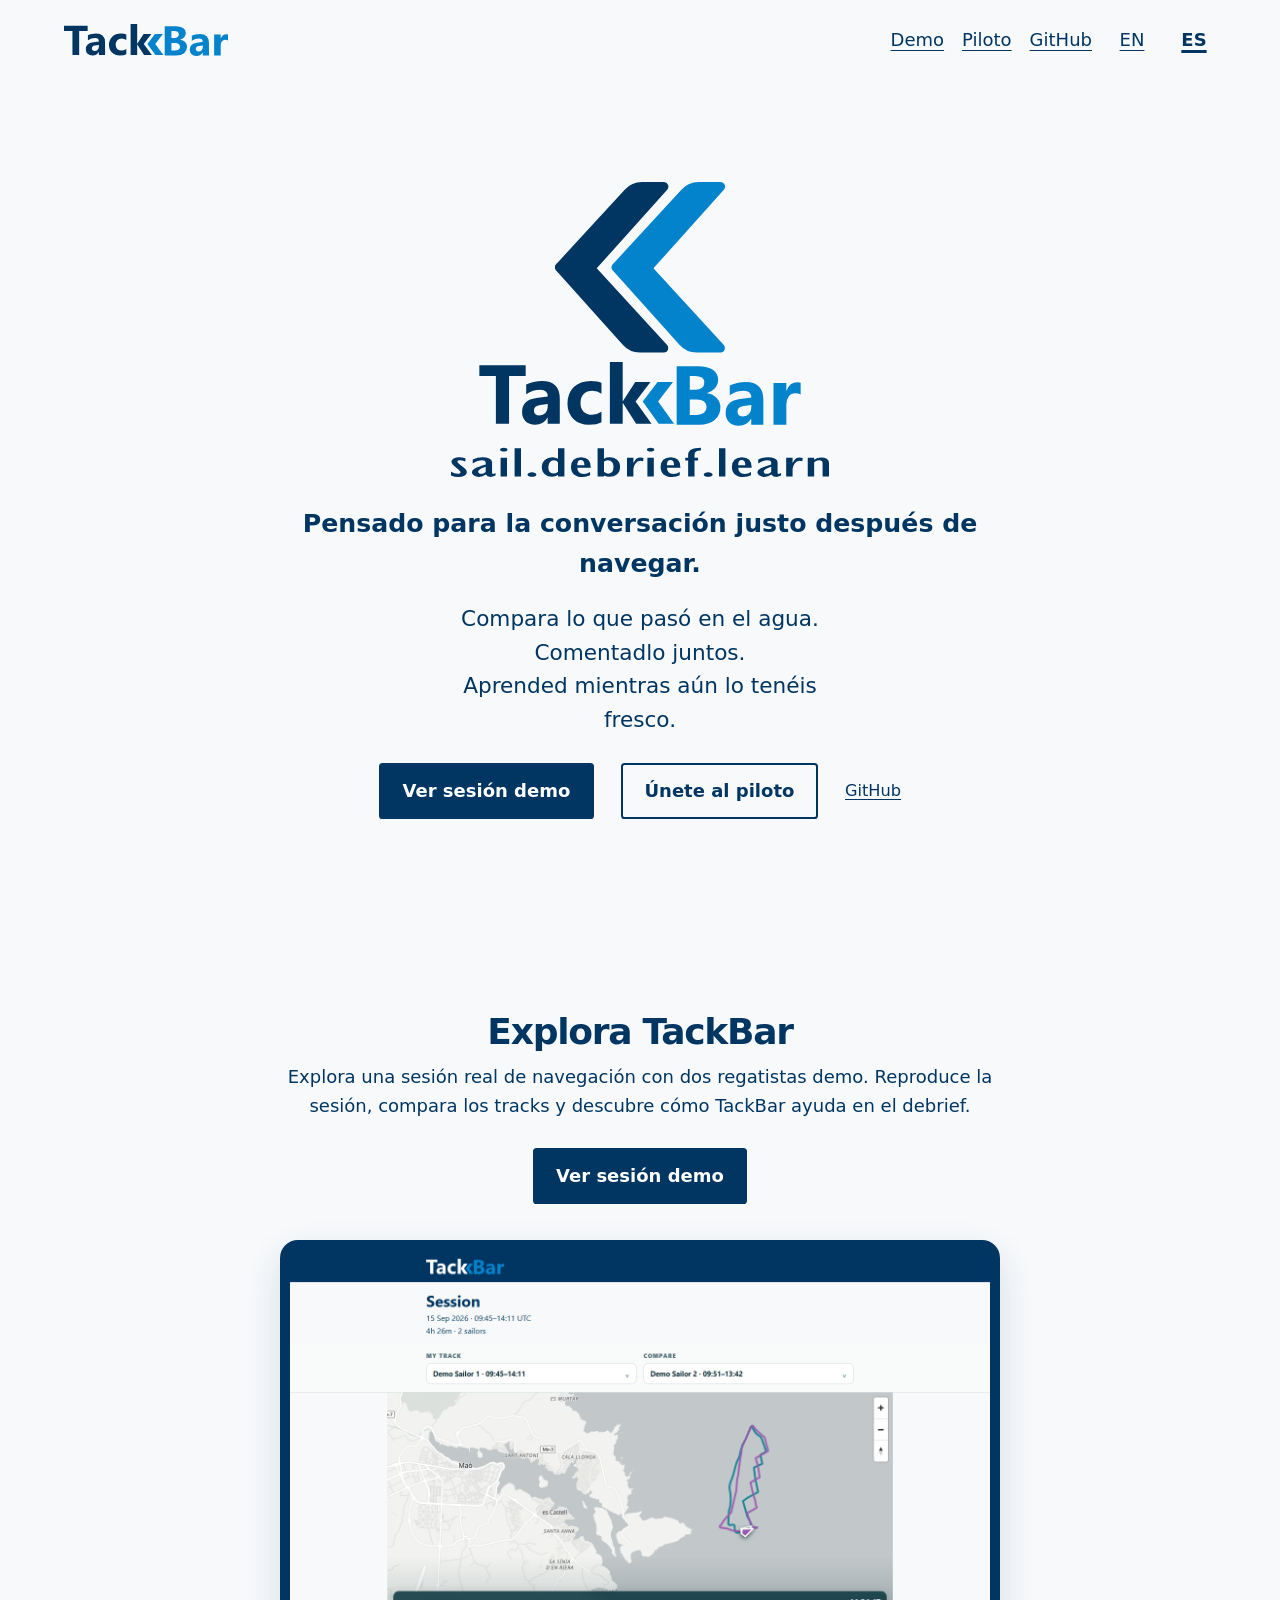
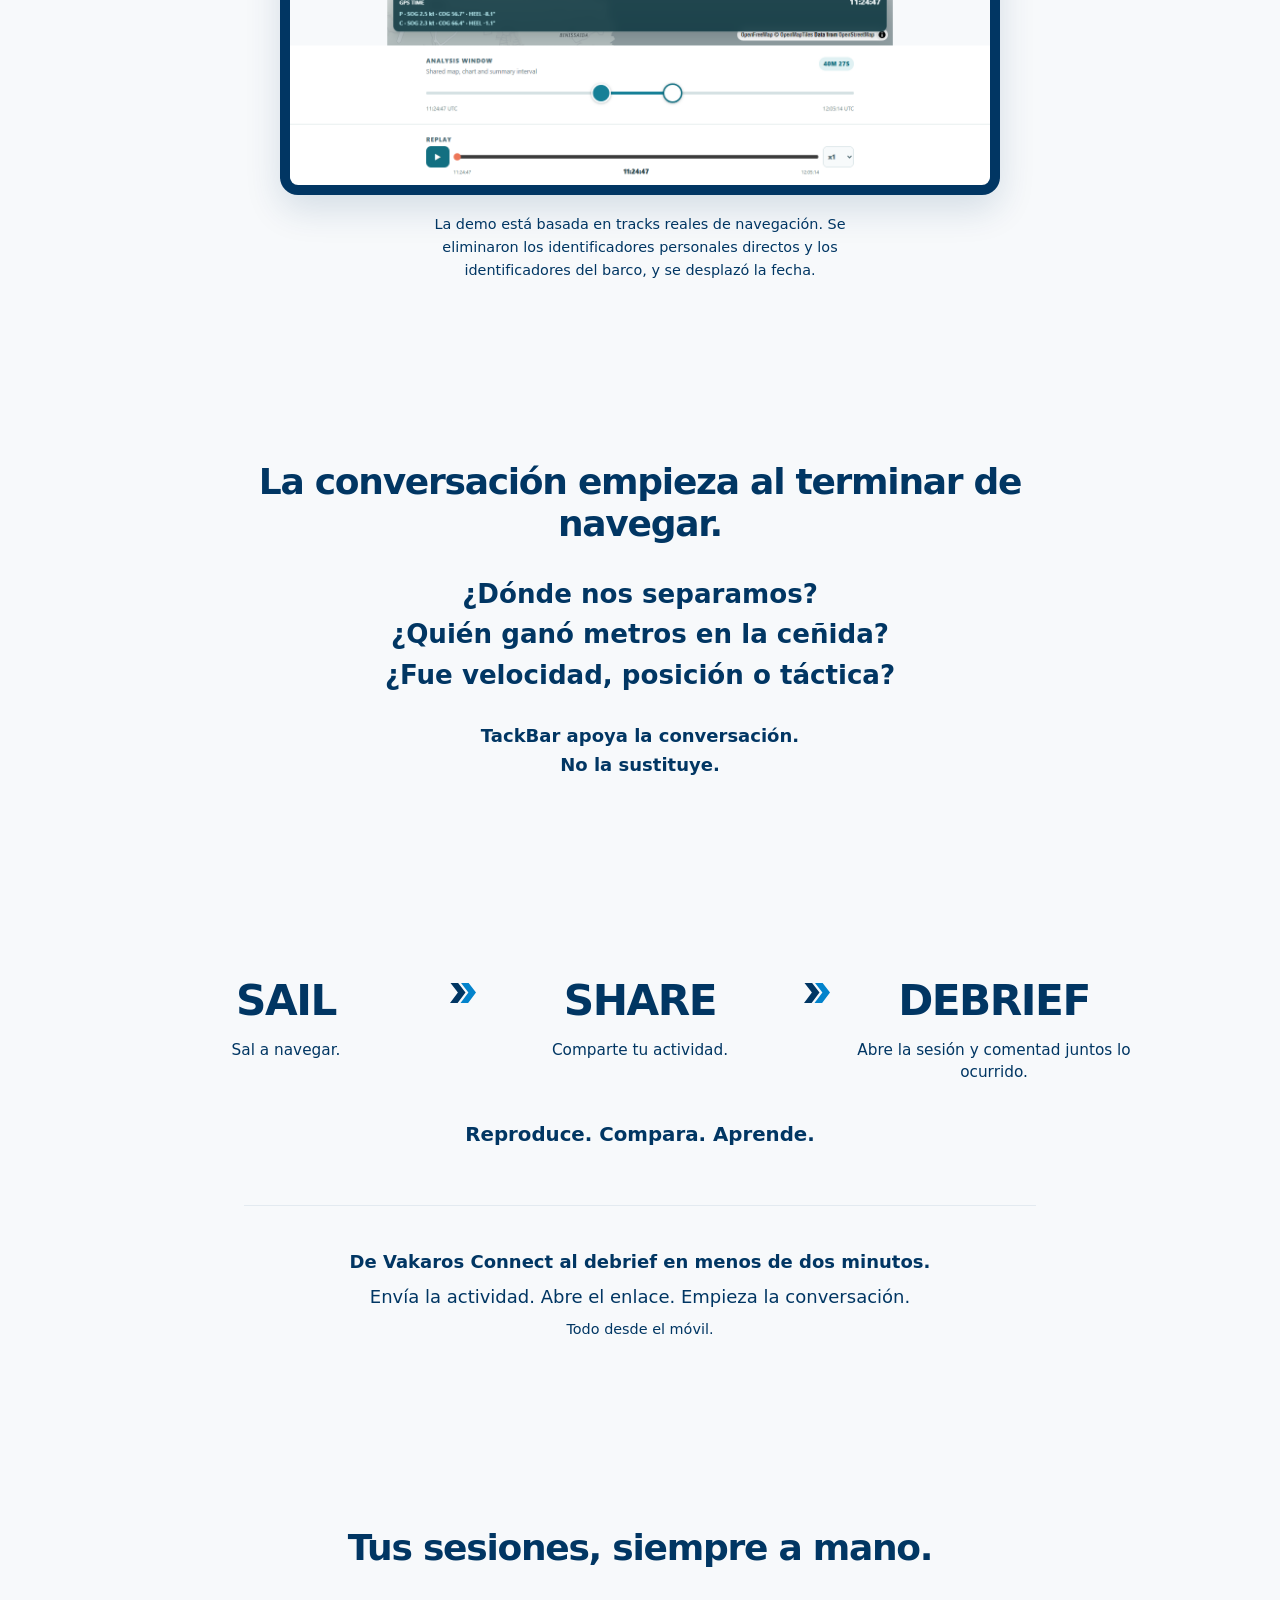
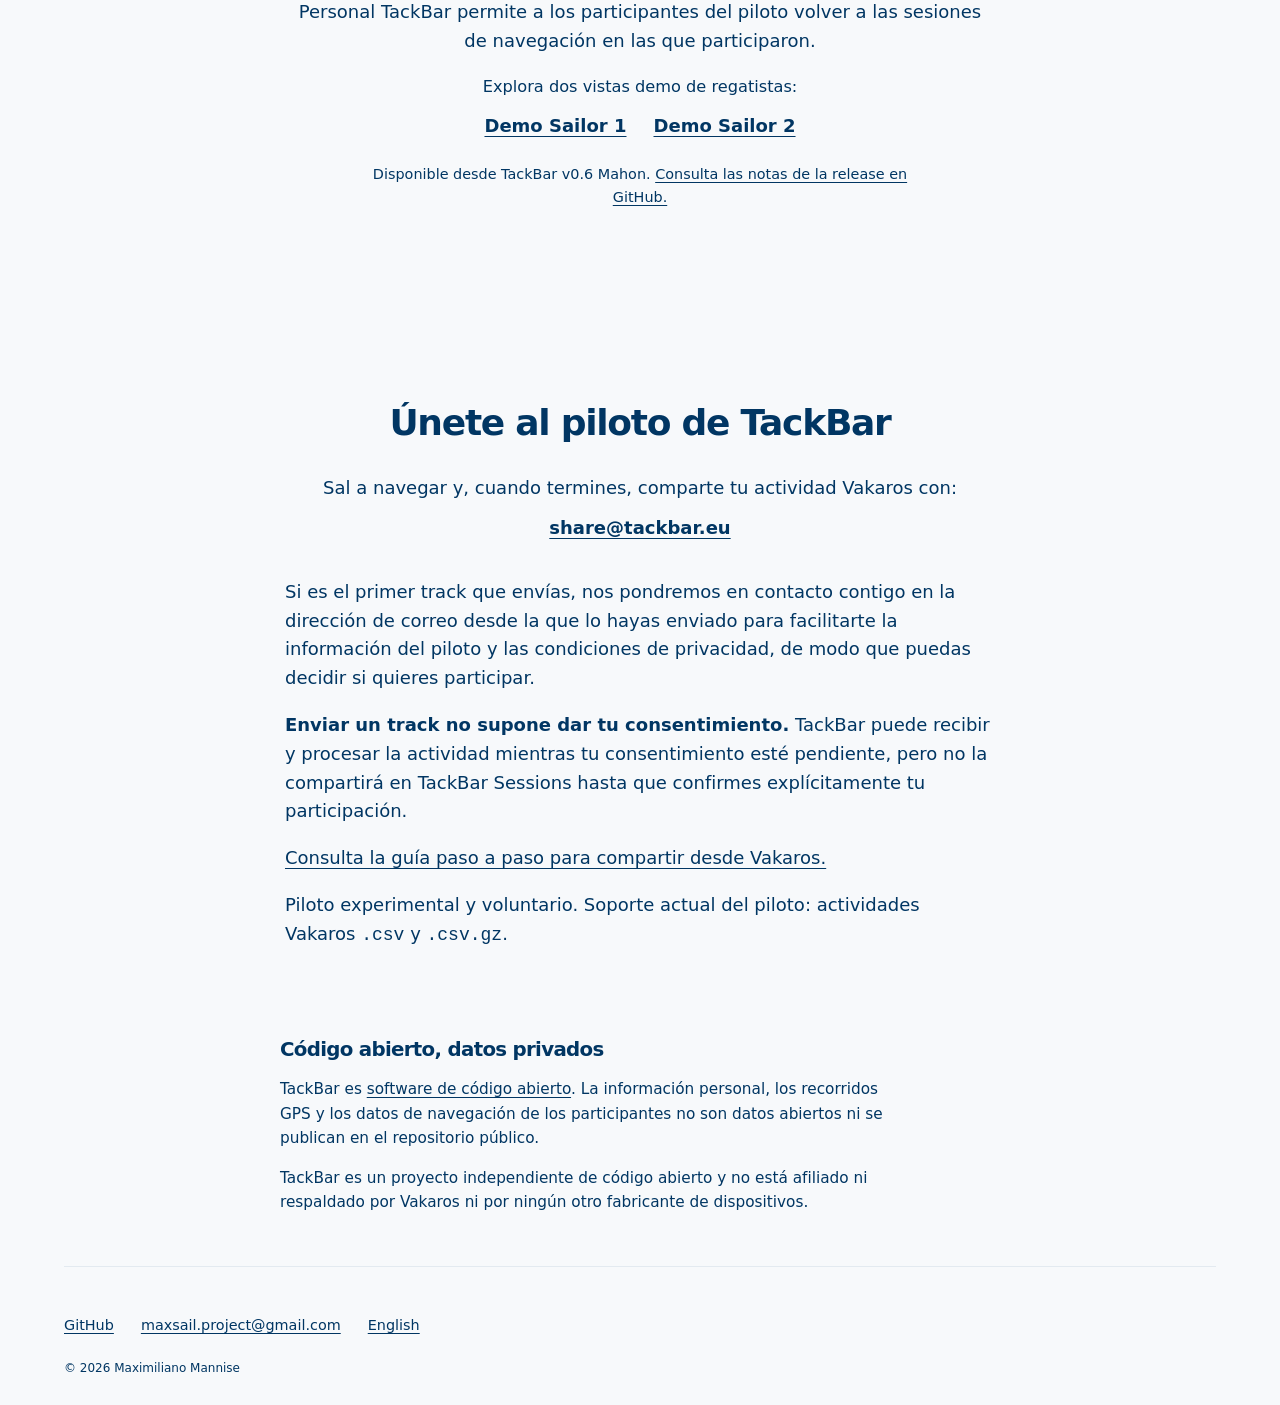
==== commit 8665a3d5: "feat: refine demo CTA and homepage visuals" ====
--- a/es/index.html
+++ b/es/index.html
@@ -36,7 +36,7 @@
       <p class="hero-lead">Pensado para la conversación justo después de navegar.</p>
       <p class="hero-thought">Compara lo que pasó en el agua.<br>Comentadlo juntos.<br>Aprended mientras aún lo tenéis fresco.</p>
       <div class="actions">
-        <a class="button" href="https://app.tackbar.eu/s/i_qGEn2LnHUh5nOdj9RtfvZzcwr3zfH3Lf_cbffwmJw">Abrir sesión demo</a>
+        <a class="button" href="https://app.tackbar.eu/s/i_qGEn2LnHUh5nOdj9RtfvZzcwr3zfH3Lf_cbffwmJw">Ver sesión demo</a>
         <a class="button secondary" href="#pilot">Únete al piloto</a>
         <a class="tertiary-action" href="https://github.com/maxsail-project/tackbar">GitHub</a>
       </div>
@@ -45,9 +45,13 @@
       <h2 id="demo-title">Explora TackBar</h2>
       <p>Explora una sesión real de navegación con dos regatistas demo. Reproduce la sesión, compara los tracks y descubre cómo TackBar ayuda en el debrief.</p>
       <div class="actions">
-        <a class="button" href="https://app.tackbar.eu/s/i_qGEn2LnHUh5nOdj9RtfvZzcwr3zfH3Lf_cbffwmJw">Abrir sesión demo</a>
+        <a class="button" href="https://app.tackbar.eu/s/i_qGEn2LnHUh5nOdj9RtfvZzcwr3zfH3Lf_cbffwmJw">Ver sesión demo</a>
       </div>
-      <img src="../assets/images/session-viewer-overview-demo.png" width="1440" height="1400" alt="Session Viewer de TackBar comparando dos tracks de demostración en el mismo mapa y ventana de análisis." loading="lazy">
+      <figure class="demo-visual">
+        <div class="tablet-frame">
+          <img src="../assets/images/session-viewer-demo-upwind-downwind.png" width="1440" height="1100" alt="Session Viewer de TackBar comparando a Demo Sailor 1 y Demo Sailor 2 durante un intervalo seleccionado de ceñida y popa." loading="lazy">
+        </div>
+      </figure>
       <p class="demo-data-note">La demo está basada en tracks reales de navegación. Se eliminaron los identificadores personales directos y los identificadores del barco, y se desplazó la fecha.</p>
     </section>
     <section class="debrief-context" aria-labelledby="debrief-context-title">
--- a/assets/styles.css
+++ b/assets/styles.css
@@ -54,7 +54,9 @@
 .product-proof h2 { margin-bottom: .6rem; }
 .product-proof > p { margin: 0 auto 1.5rem; }
 .product-proof .actions { justify-content: center; }
-.product-proof > img { display: block; width: min(100%, 38rem); height: auto; margin: 2rem auto 0; border: 1px solid var(--color-pale); }
+.demo-visual { width: min(100%, 40rem); margin: 2rem auto 0; }
+.tablet-frame { padding: .55rem; overflow: hidden; border-radius: 1rem; background: var(--color-navy); box-shadow: 0 .8rem 2rem rgb(1 54 99 / 14%); }
+.tablet-frame img { display: block; width: 100%; height: auto; border-radius: .45rem; }
 .product-proof > .demo-data-note { max-width: 52ch; margin: 1rem auto 0; font-size: .8rem; }
 .personal-tackbar { max-width: 44rem; margin-inline: auto; padding-block: clamp(3rem, 7vw, 5rem); text-align: center; }
 .personal-tackbar p { margin-inline: auto; }
@@ -84,6 +86,8 @@
   .hero-artwork { width: 13rem; max-width: 100%; }
   .site-header nav { width: 100%; justify-content: space-between; gap: .5rem; }
   .hero .actions { flex-direction: column; gap: .75rem; }
+  .tablet-frame { padding: .35rem; border-radius: .7rem; }
+  .tablet-frame img { border-radius: .35rem; }
   .flow { grid-template-columns: 1fr; gap: 2.75rem; }
   .flow h2 { font-size: 2rem; }
   .flow p { margin-top: .25rem; }
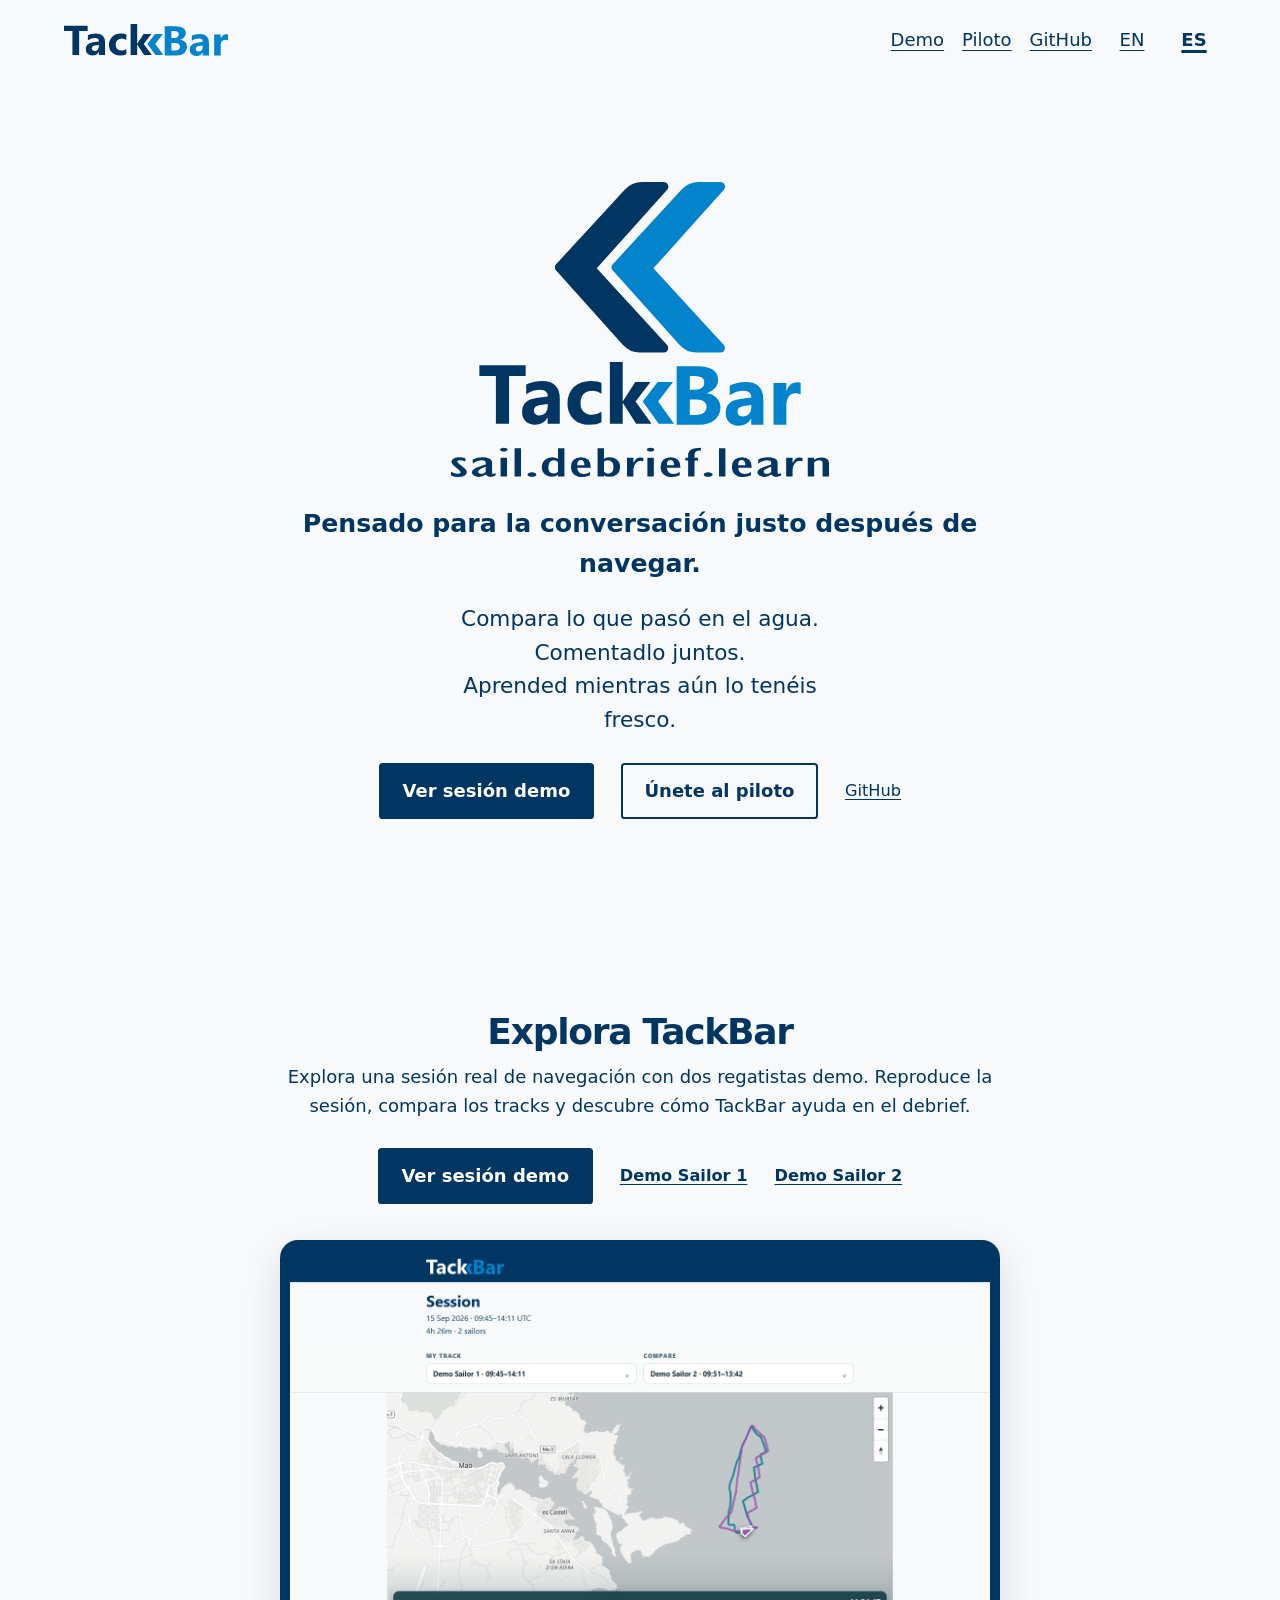
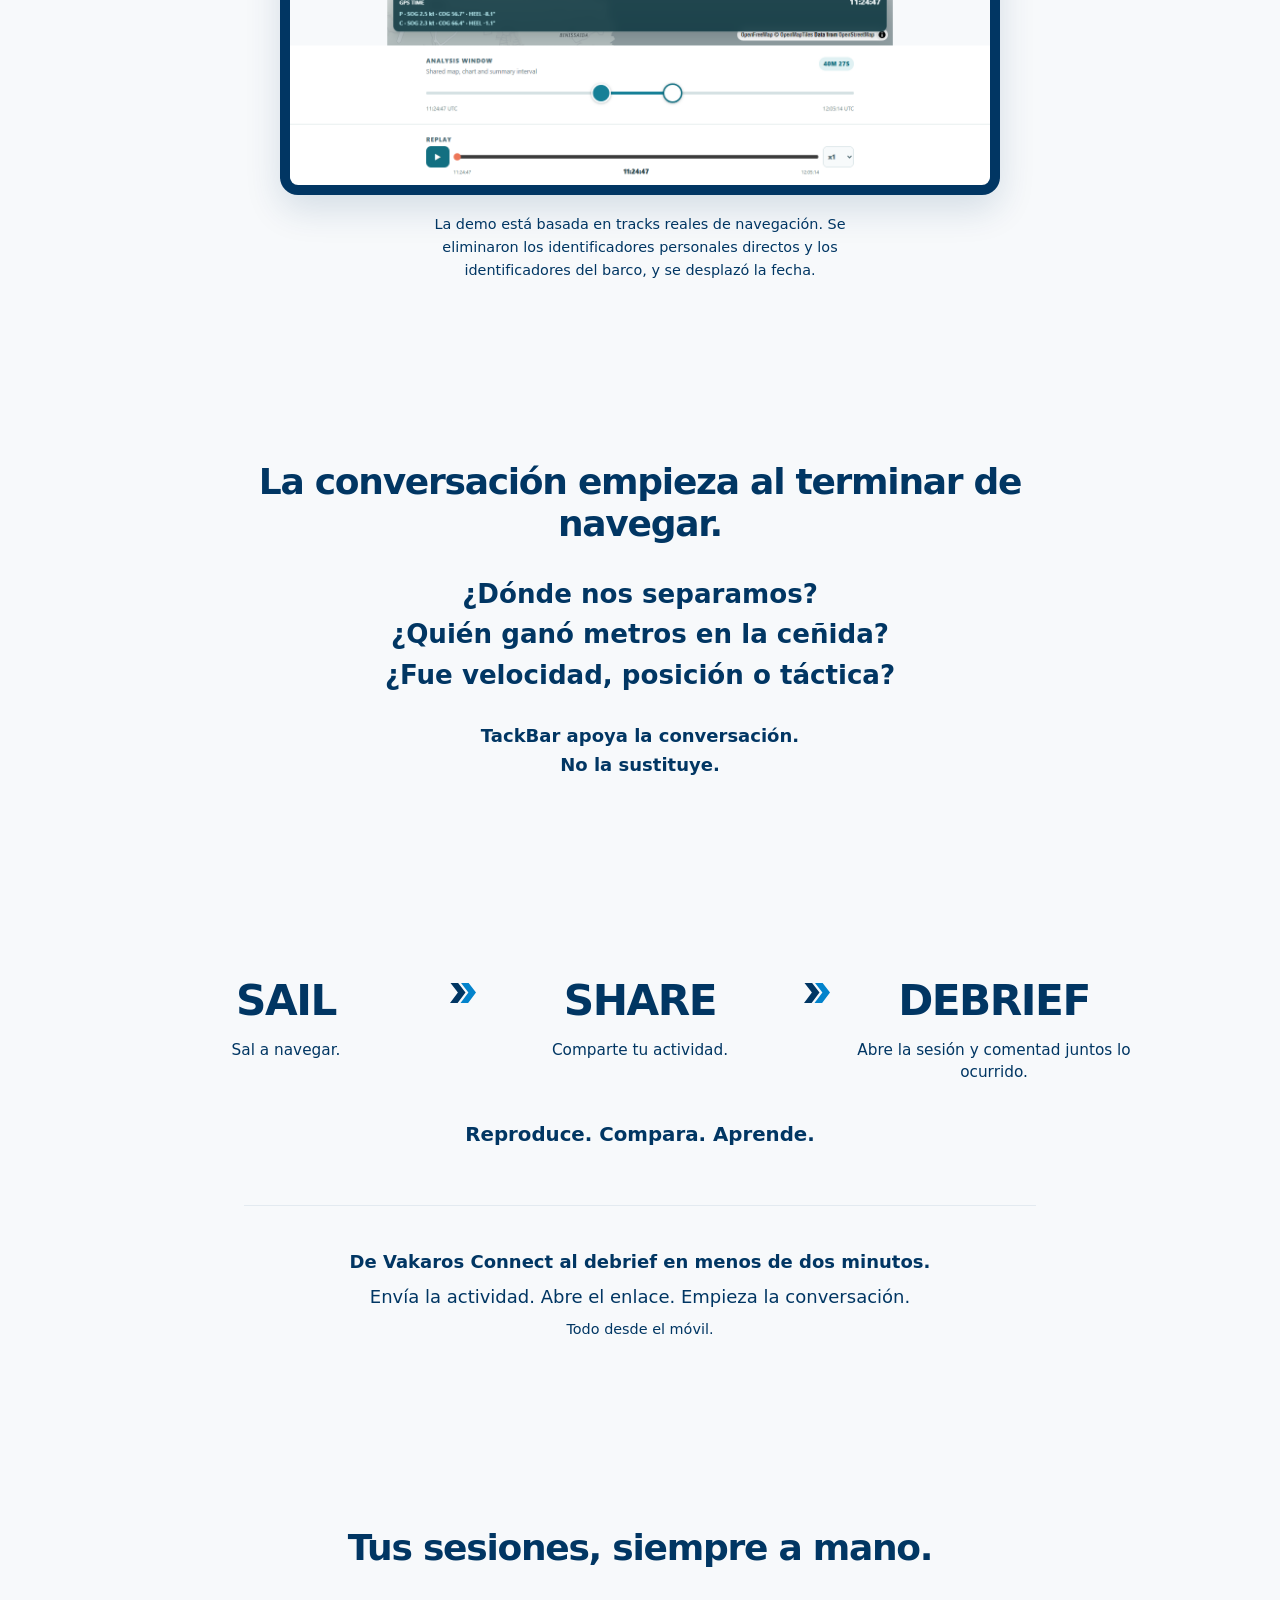
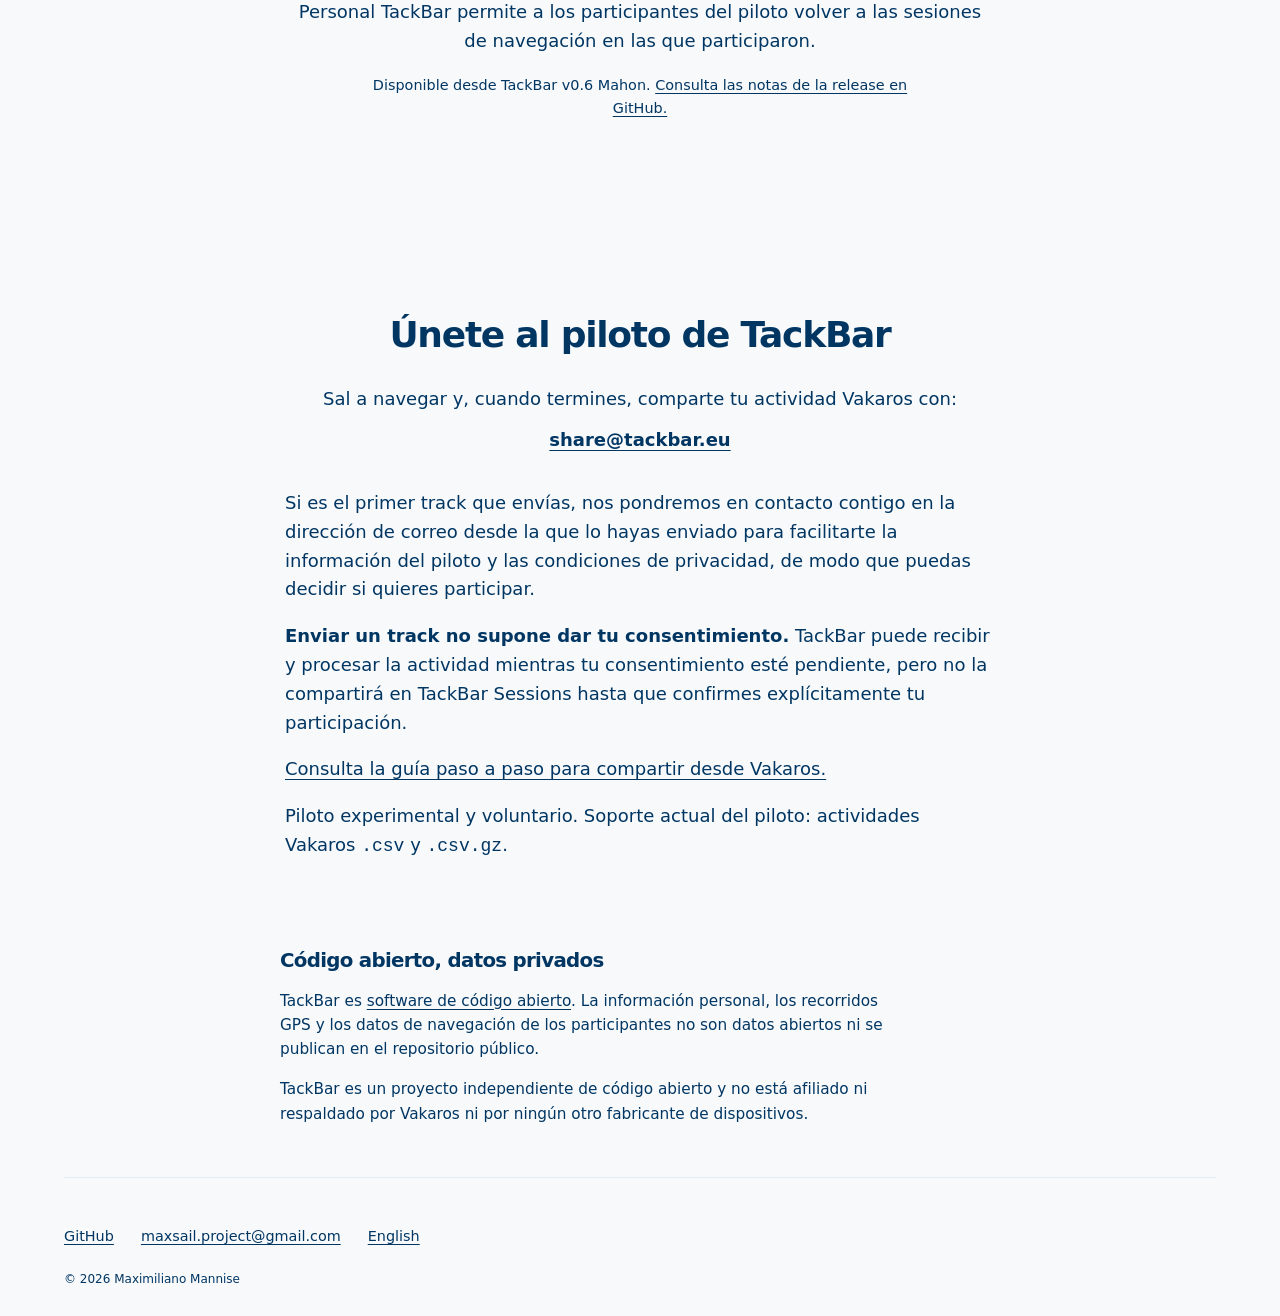
==== commit 50f4e732: "fix: restore sailor links beside demo session" ====
--- a/es/index.html
+++ b/es/index.html
@@ -44,8 +44,10 @@
     <section id="demo" class="product-proof" aria-labelledby="demo-title">
       <h2 id="demo-title">Explora TackBar</h2>
       <p>Explora una sesión real de navegación con dos regatistas demo. Reproduce la sesión, compara los tracks y descubre cómo TackBar ayuda en el debrief.</p>
-      <div class="actions">
+      <div class="actions demo-actions">
         <a class="button" href="https://app.tackbar.eu/s/i_qGEn2LnHUh5nOdj9RtfvZzcwr3zfH3Lf_cbffwmJw">Ver sesión demo</a>
+        <a class="tertiary-action" href="https://app.tackbar.eu/me/usMXC2xmV2A_kSrTNfzEXmexIzMXAk0KDCUTNjdQgc4">Demo Sailor 1</a>
+        <a class="tertiary-action" href="https://app.tackbar.eu/me/8yPGiY3f_8CPB-3VZEk4jnMVvpLVJzxKbZkkSQtOWQI">Demo Sailor 2</a>
       </div>
       <figure class="demo-visual">
         <div class="tablet-frame">
@@ -75,11 +77,6 @@
     <section class="personal-tackbar" aria-labelledby="personal-tackbar-title">
       <h2 id="personal-tackbar-title">Tus sesiones, siempre a mano.</h2>
       <p>Personal TackBar permite a los participantes del piloto volver a las sesiones de navegación en las que participaron.</p>
-      <p class="personal-demo-intro">Explora dos vistas demo de regatistas:</p>
-      <div class="personal-actions" aria-label="Demos de Personal TackBar">
-        <a href="https://app.tackbar.eu/me/usMXC2xmV2A_kSrTNfzEXmexIzMXAk0KDCUTNjdQgc4">Demo Sailor 1</a>
-        <a href="https://app.tackbar.eu/me/8yPGiY3f_8CPB-3VZEk4jnMVvpLVJzxKbZkkSQtOWQI">Demo Sailor 2</a>
-      </div>
       <p class="release-reference">Disponible desde TackBar v0.6 Mahon. <a href="https://github.com/maxsail-project/tackbar/releases/tag/v0.6.0">Consulta las notas de la release en GitHub.</a></p>
     </section>
     <section id="pilot" aria-labelledby="pilot-title">
--- a/assets/styles.css
+++ b/assets/styles.css
@@ -54,15 +54,13 @@
 .product-proof h2 { margin-bottom: .6rem; }
 .product-proof > p { margin: 0 auto 1.5rem; }
 .product-proof .actions { justify-content: center; }
+.demo-actions .tertiary-action { font-weight: 650; }
 .demo-visual { width: min(100%, 40rem); margin: 2rem auto 0; }
 .tablet-frame { padding: .55rem; overflow: hidden; border-radius: 1rem; background: var(--color-navy); box-shadow: 0 .8rem 2rem rgb(1 54 99 / 14%); }
 .tablet-frame img { display: block; width: 100%; height: auto; border-radius: .45rem; }
 .product-proof > .demo-data-note { max-width: 52ch; margin: 1rem auto 0; font-size: .8rem; }
 .personal-tackbar { max-width: 44rem; margin-inline: auto; padding-block: clamp(3rem, 7vw, 5rem); text-align: center; }
 .personal-tackbar p { margin-inline: auto; }
-.personal-demo-intro { margin-bottom: .25rem; font-size: .9rem; }
-.personal-actions { display: flex; flex-wrap: wrap; justify-content: center; gap: .25rem 1.5rem; }
-.personal-actions a { display: inline-flex; align-items: center; min-height: 44px; font-weight: 650; }
 .release-reference { font-size: .8rem; }
 #pilot { max-width: 44rem; margin-inline: auto; padding-block: clamp(3rem, 7vw, 5rem); text-align: center; }
 #pilot p { margin-inline: auto; }
@@ -86,13 +84,13 @@
   .hero-artwork { width: 13rem; max-width: 100%; }
   .site-header nav { width: 100%; justify-content: space-between; gap: .5rem; }
   .hero .actions { flex-direction: column; gap: .75rem; }
+  .demo-actions { flex-direction: column; gap: .25rem; }
   .tablet-frame { padding: .35rem; border-radius: .7rem; }
   .tablet-frame img { border-radius: .35rem; }
   .flow { grid-template-columns: 1fr; gap: 2.75rem; }
   .flow h2 { font-size: 2rem; }
   .flow p { margin-top: .25rem; }
   .flow-arrow { width: 1.25rem; top: auto; bottom: -2rem; right: calc(50% - .625rem); transform: rotate(90deg); }
-  .personal-actions { flex-direction: column; align-items: center; gap: .25rem; }
 }
 
 /* Vakaros sharing guide */
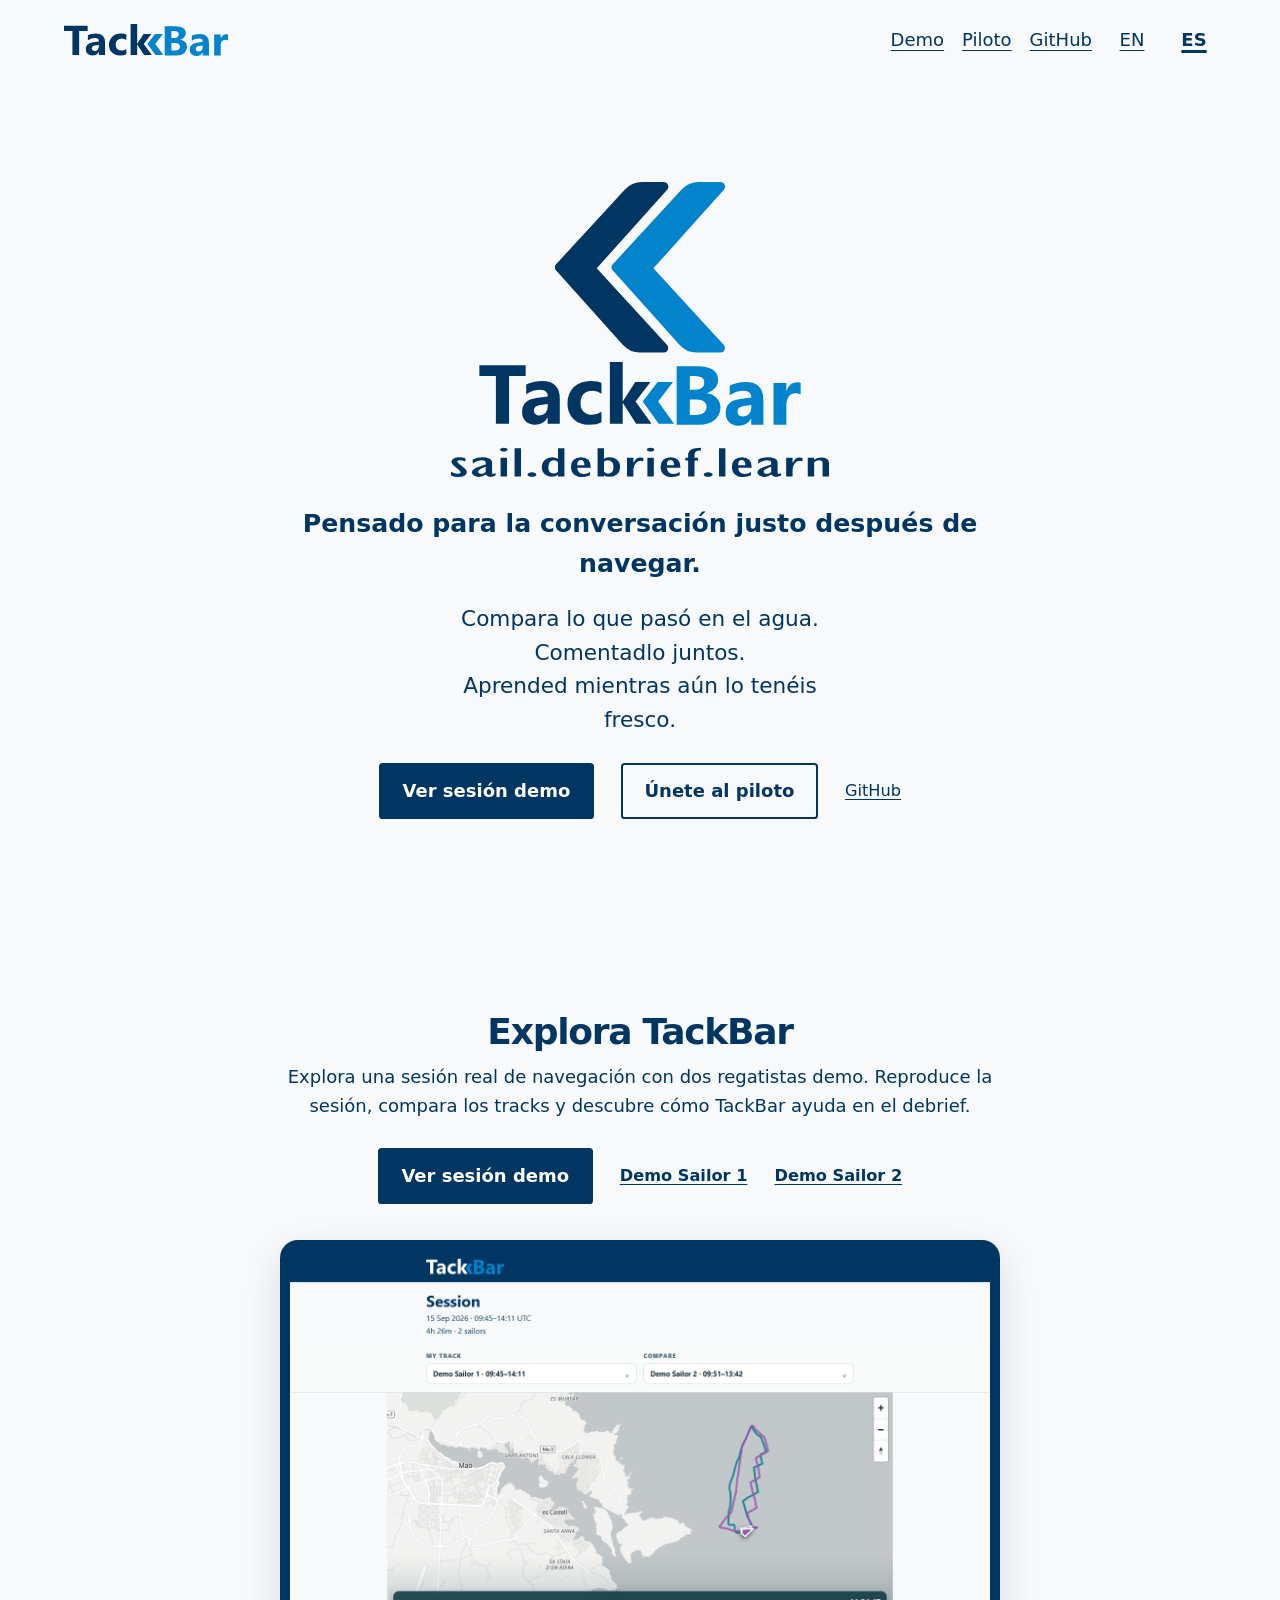
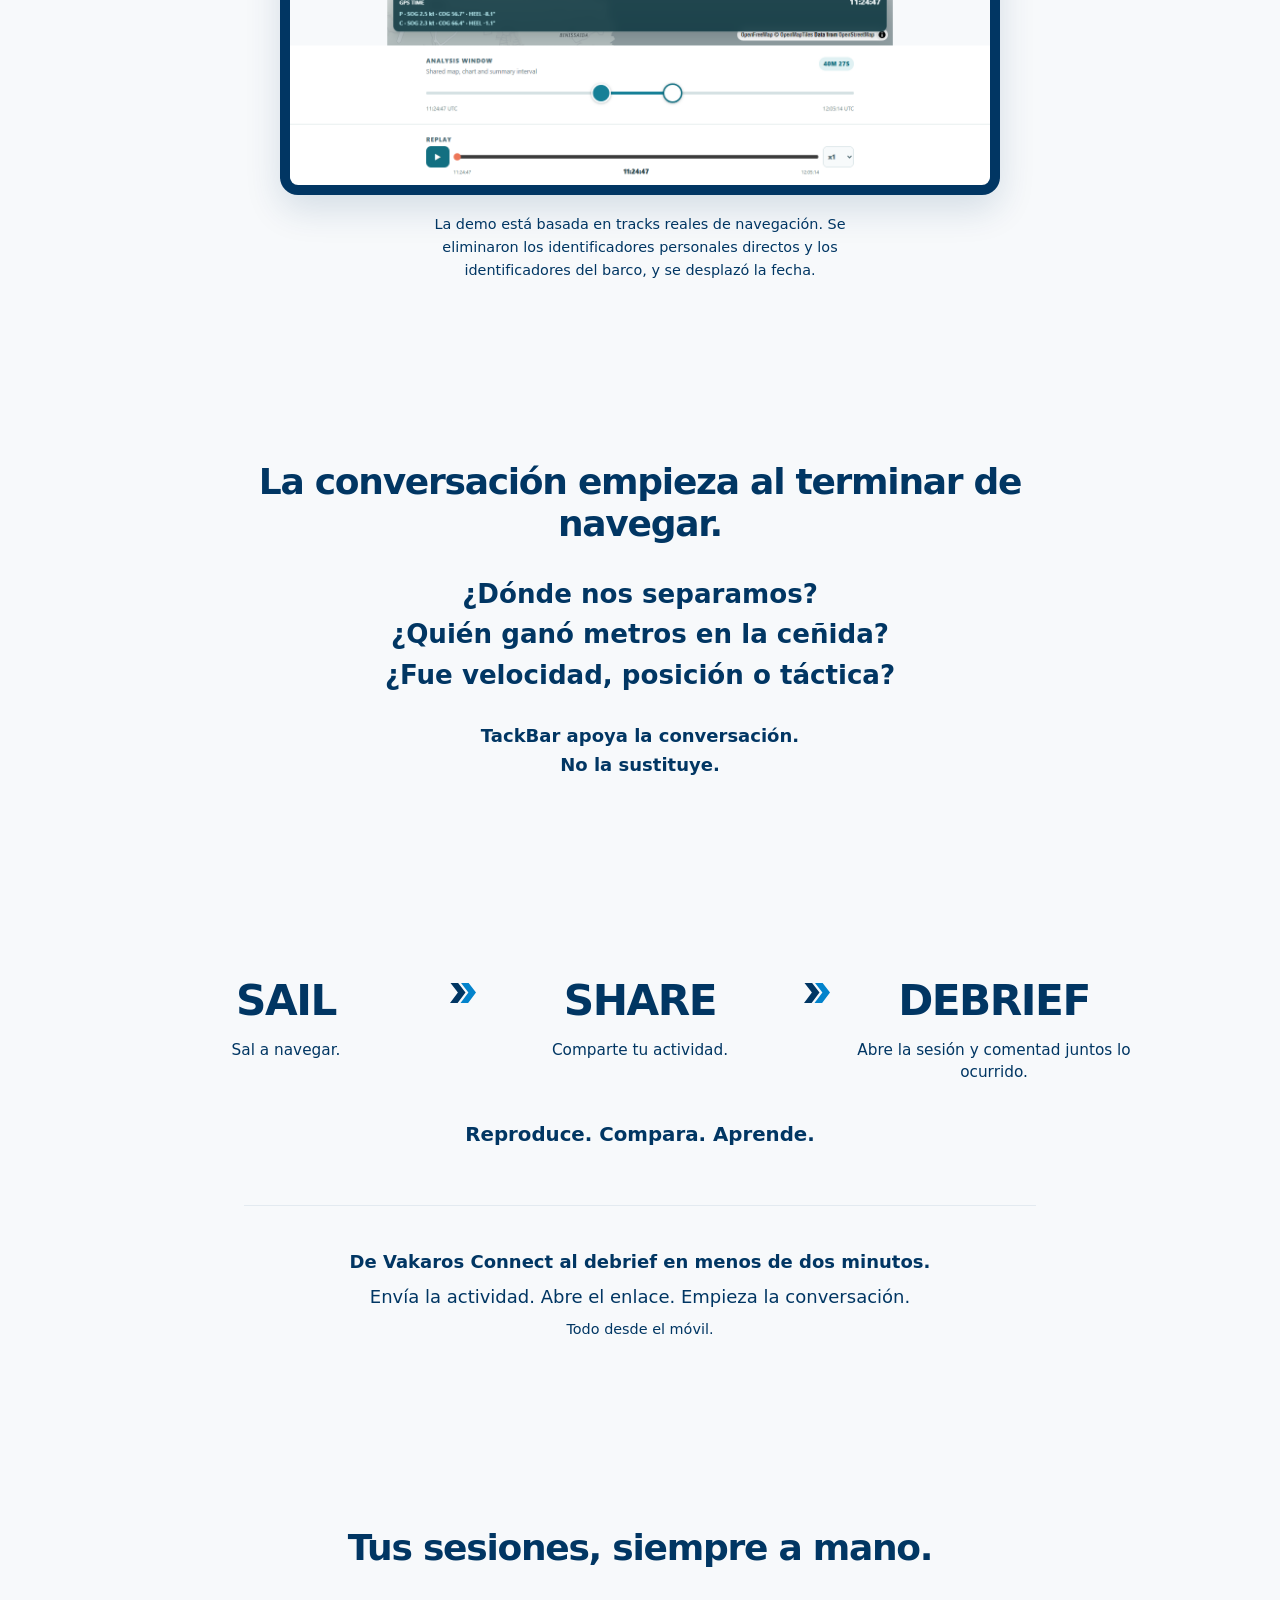
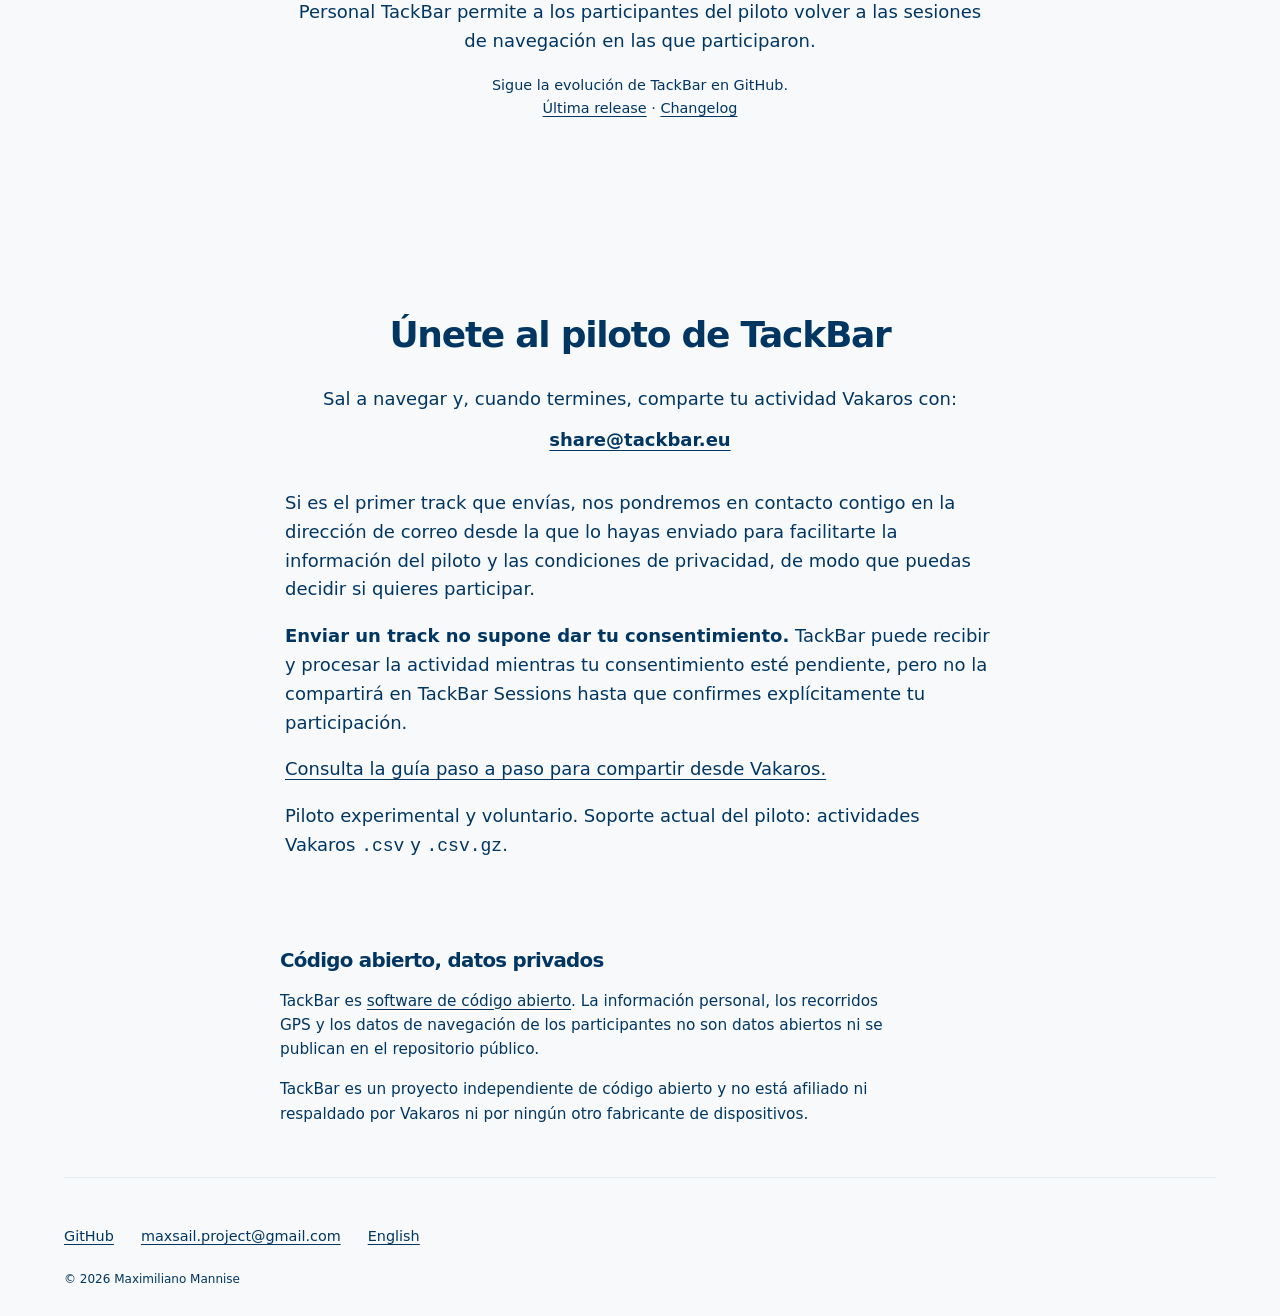
==== commit c58cd7cd: "chore: decouple website copy from app releases" ====
--- a/es/index.html
+++ b/es/index.html
@@ -77,7 +77,7 @@
     <section class="personal-tackbar" aria-labelledby="personal-tackbar-title">
       <h2 id="personal-tackbar-title">Tus sesiones, siempre a mano.</h2>
       <p>Personal TackBar permite a los participantes del piloto volver a las sesiones de navegación en las que participaron.</p>
-      <p class="release-reference">Disponible desde TackBar v0.6 Mahon. <a href="https://github.com/maxsail-project/tackbar/releases/tag/v0.6.0">Consulta las notas de la release en GitHub.</a></p>
+      <p class="release-reference">Sigue la evolución de TackBar en GitHub.<br><a href="https://github.com/maxsail-project/tackbar/releases/latest">Última release</a> · <a href="https://github.com/maxsail-project/tackbar/blob/main/CHANGELOG.md">Changelog</a></p>
     </section>
     <section id="pilot" aria-labelledby="pilot-title">
       <h2 id="pilot-title">Únete al piloto de TackBar</h2>
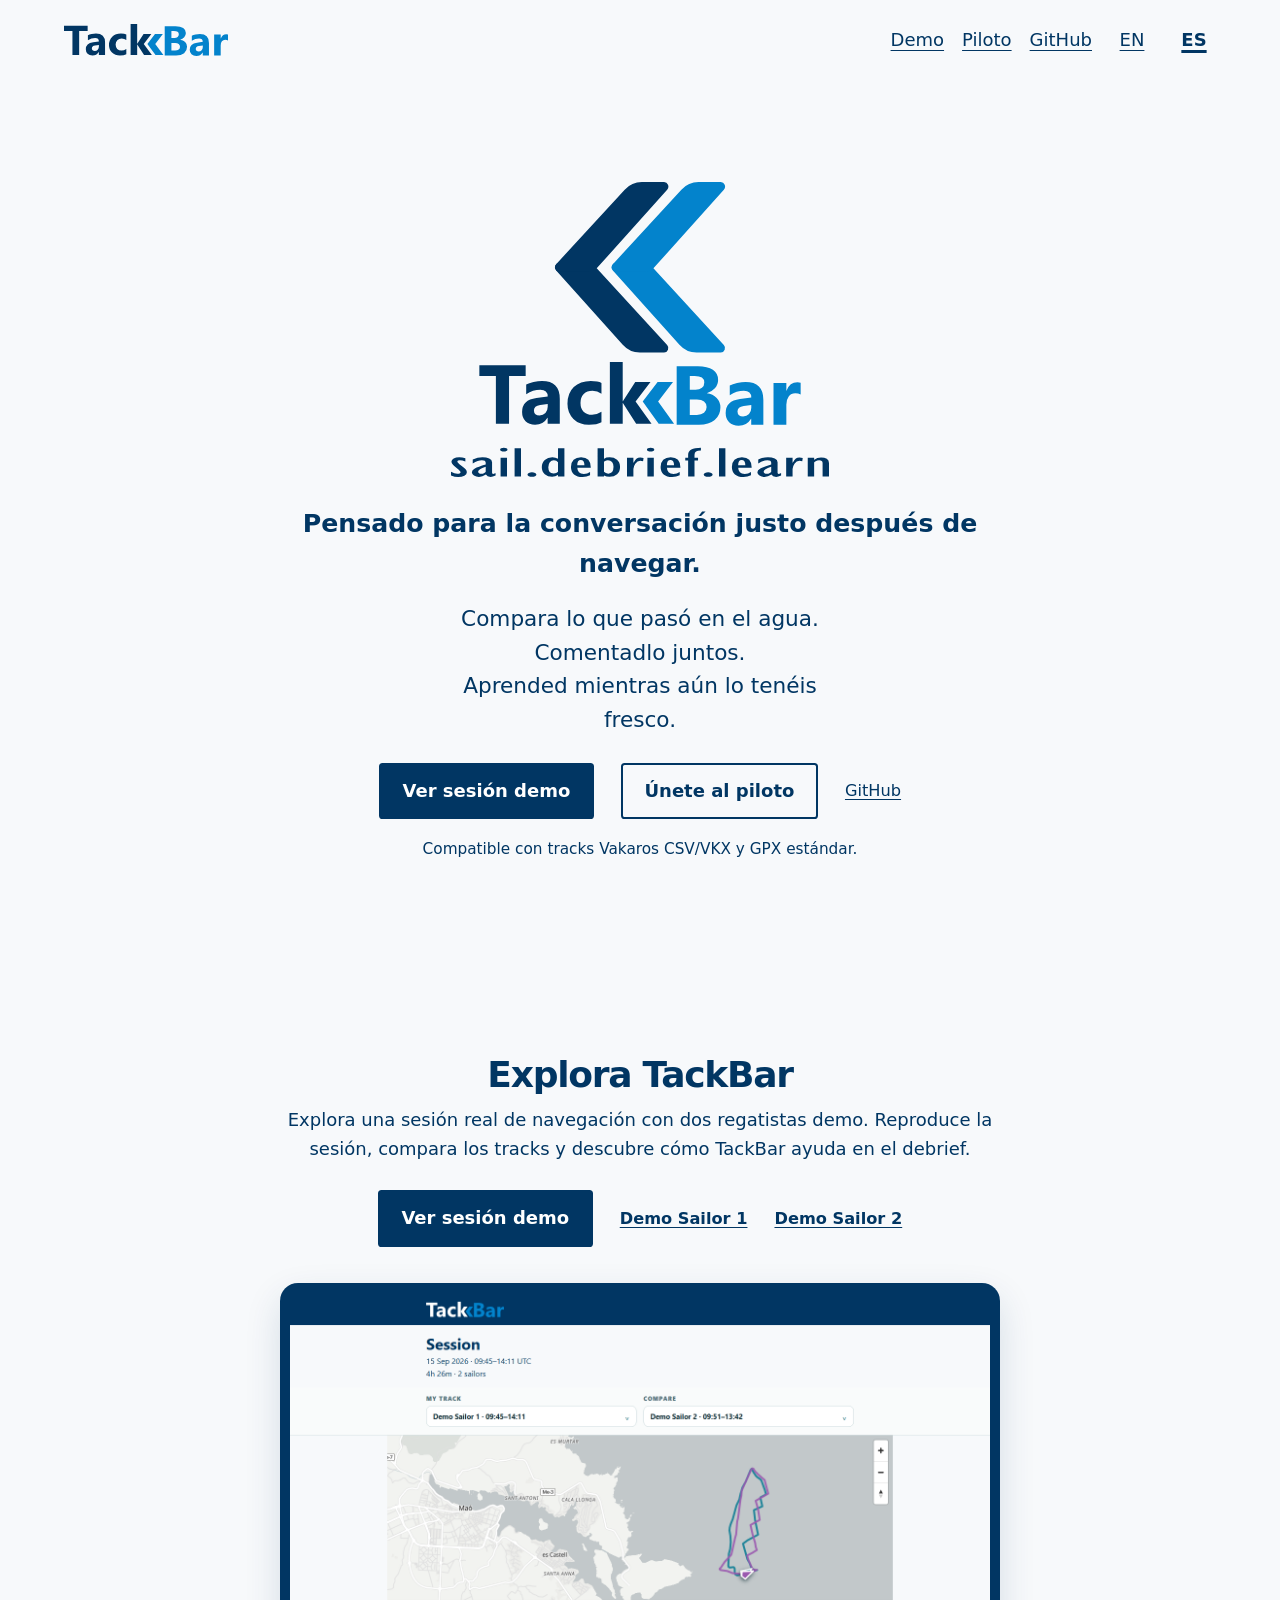
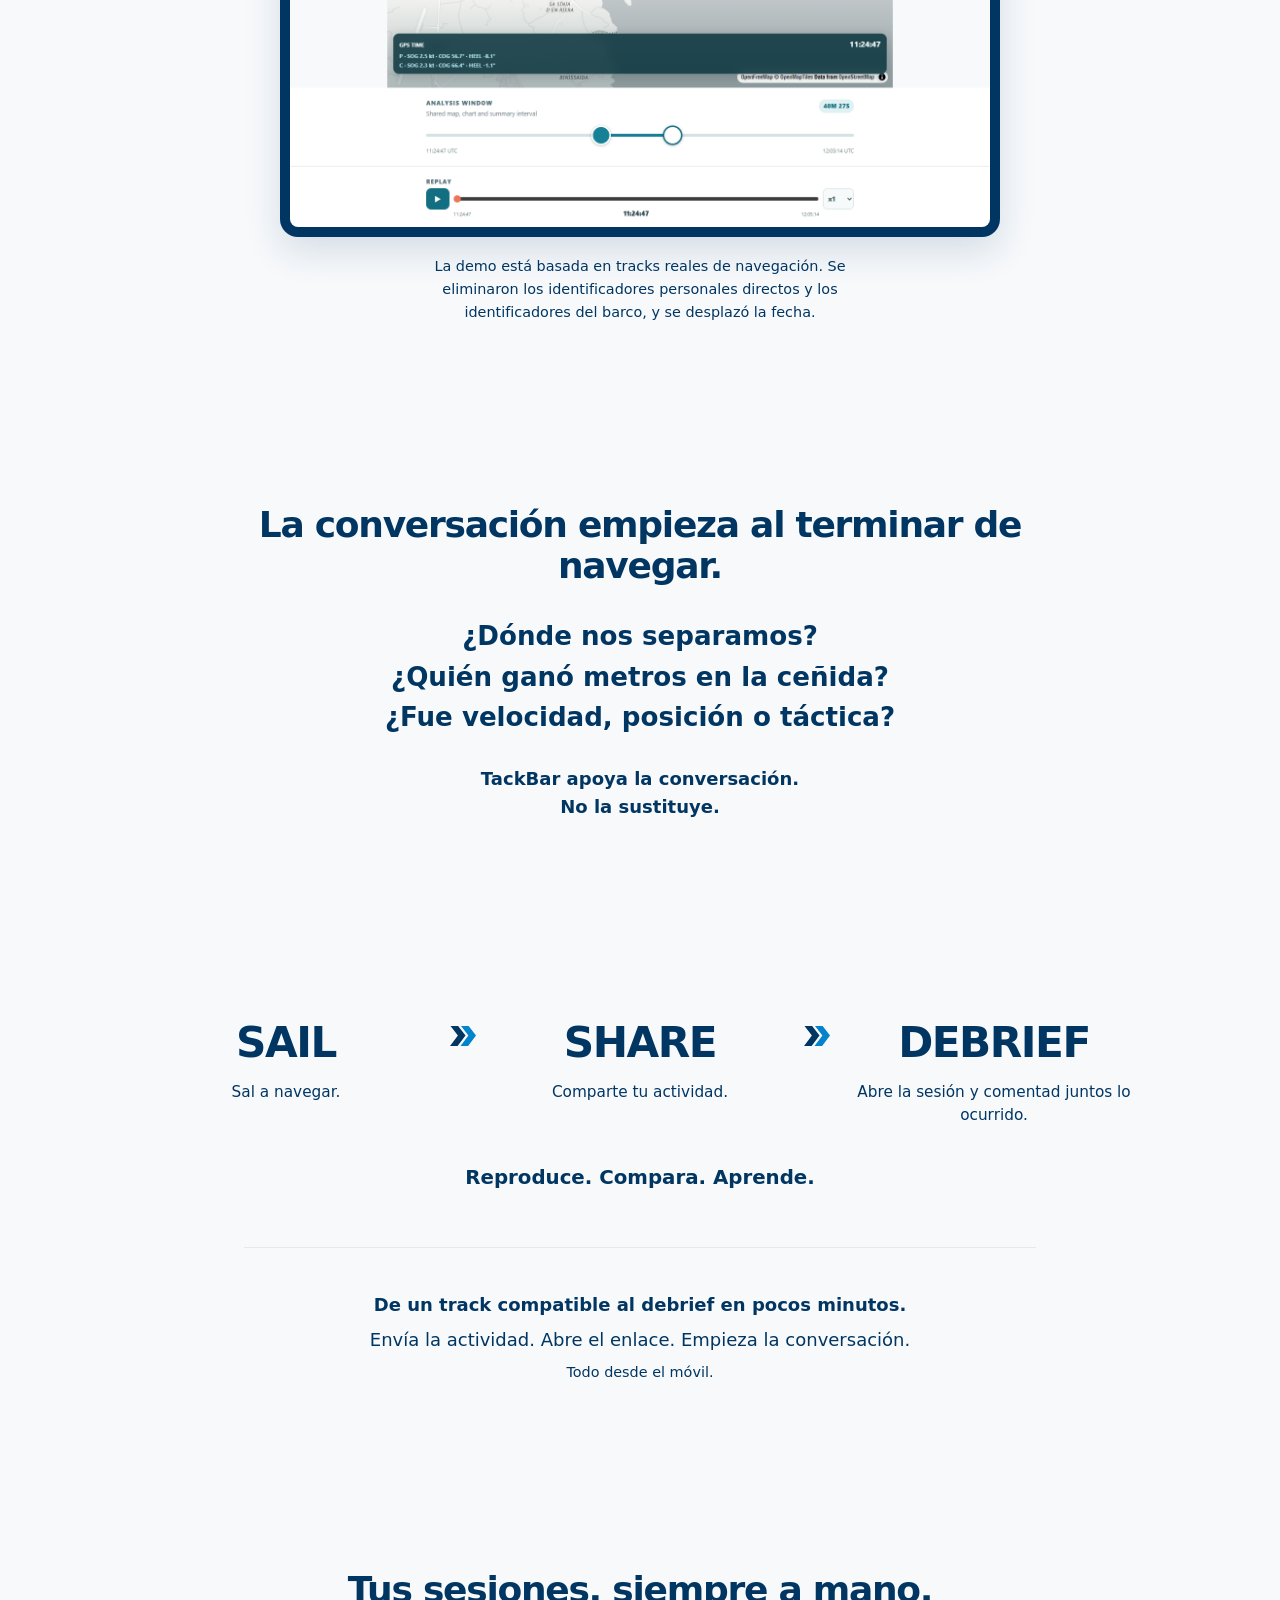
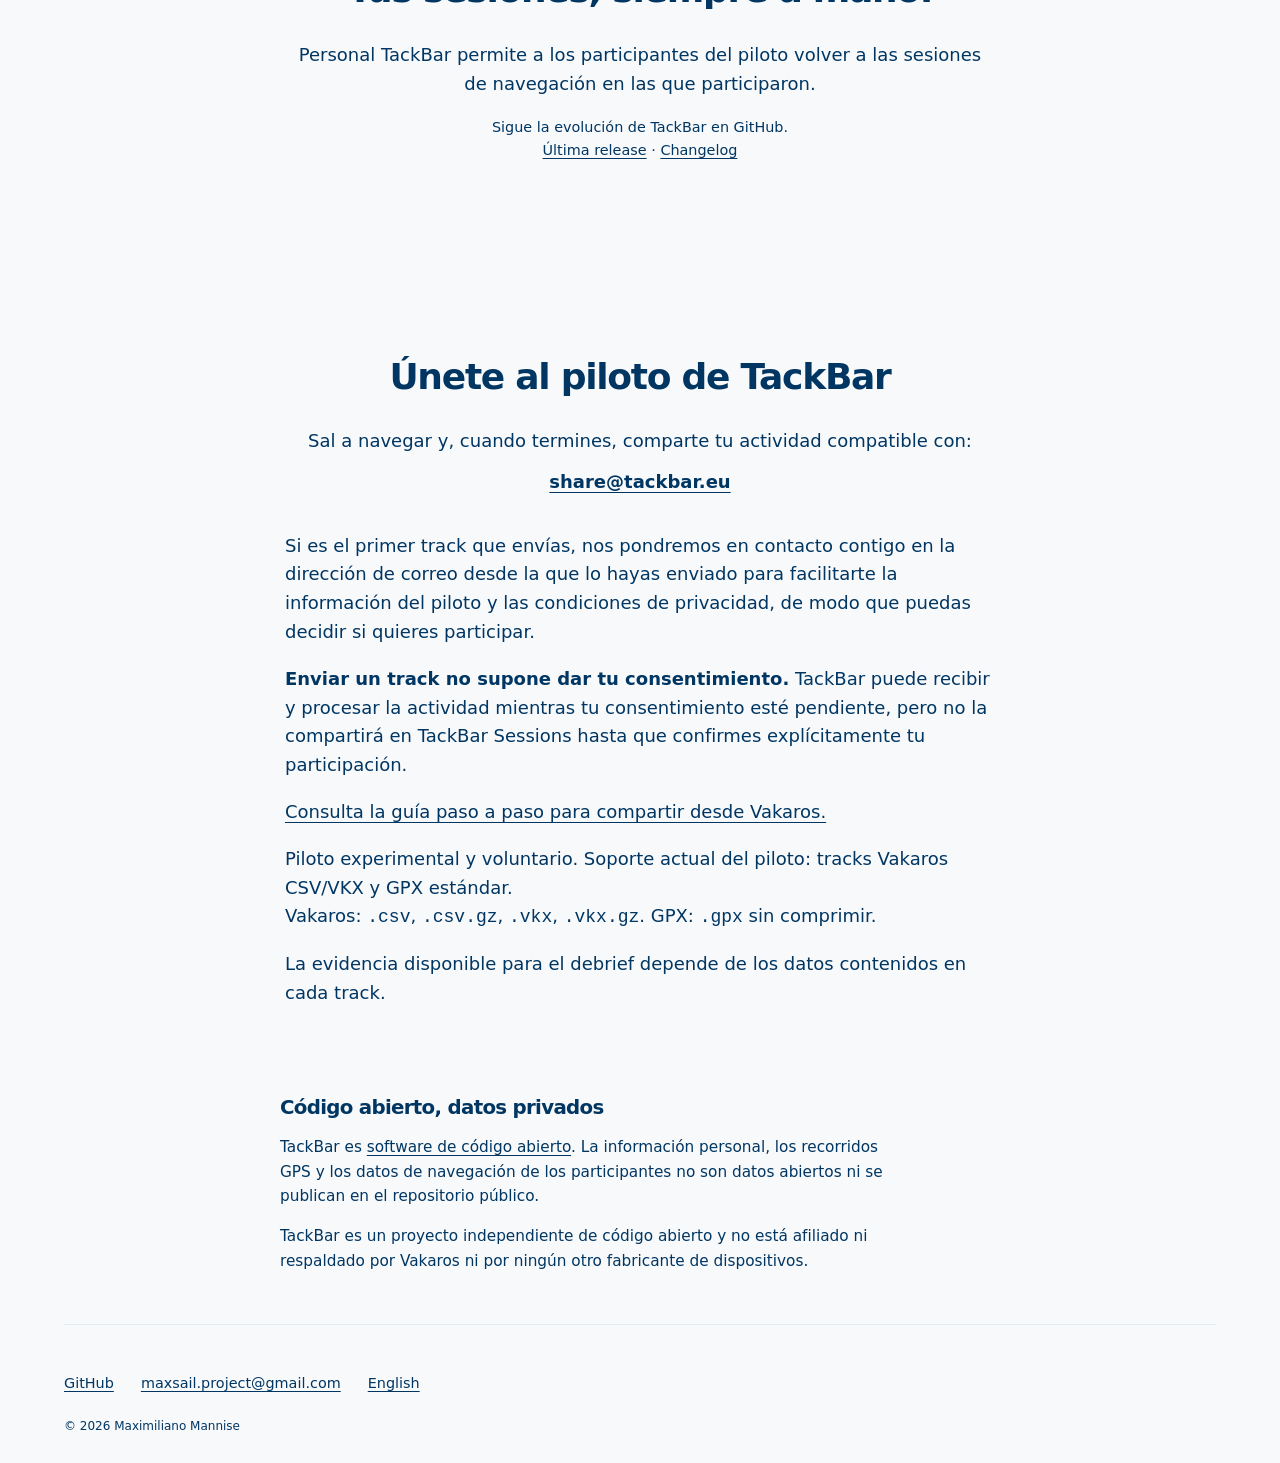
==== commit 12e35066: "feat(web): highlight VKX and GPX support Ref: #3" ====
--- a/es/index.html
+++ b/es/index.html
@@ -40,6 +40,7 @@
         <a class="button secondary" href="#pilot">Únete al piloto</a>
         <a class="tertiary-action" href="https://github.com/maxsail-project/tackbar">GitHub</a>
       </div>
+      <p class="hero-support">Compatible con tracks Vakaros CSV/VKX y GPX estándar.</p>
     </section>
     <section id="demo" class="product-proof" aria-labelledby="demo-title">
       <h2 id="demo-title">Explora TackBar</h2>
@@ -69,7 +70,7 @@
       </ol>
       <p class="flow-support">Reproduce. Compara. Aprende.</p>
       <div class="workflow-note">
-        <p><strong>De Vakaros Connect al debrief en menos de dos minutos.</strong></p>
+        <p><strong>De un track compatible al debrief en pocos minutos.</strong></p>
         <p>Envía la actividad. Abre el enlace. Empieza la conversación.</p>
         <p class="workflow-note-phone">Todo desde el móvil.</p>
       </div>
@@ -81,13 +82,14 @@
     </section>
     <section id="pilot" aria-labelledby="pilot-title">
       <h2 id="pilot-title">Únete al piloto de TackBar</h2>
-      <p class="pilot-intro">Sal a navegar y, cuando termines, comparte tu actividad Vakaros con:</p>
+      <p class="pilot-intro">Sal a navegar y, cuando termines, comparte tu actividad compatible con:</p>
       <a class="contact-link" href="mailto:share@tackbar.eu">share@tackbar.eu</a>
       <div class="pilot-details">
         <p>Si es el primer track que envías, nos pondremos en contacto contigo en la dirección de correo desde la que lo hayas enviado para facilitarte la información del piloto y las condiciones de privacidad, de modo que puedas decidir si quieres participar.</p>
         <p><strong>Enviar un track no supone dar tu consentimiento.</strong> TackBar puede recibir y procesar la actividad mientras tu consentimiento esté pendiente, pero no la compartirá en TackBar Sessions hasta que confirmes explícitamente tu participación.</p>
         <p><a href="compartir-vakaros/index.html">Consulta la guía paso a paso para compartir desde Vakaros.</a></p>
-        <p>Piloto experimental y voluntario. Soporte actual del piloto: actividades Vakaros <code>.csv</code> y <code>.csv.gz</code>.</p>
+        <p>Piloto experimental y voluntario. Soporte actual del piloto: tracks Vakaros CSV/VKX y GPX estándar.<br>Vakaros: <code>.csv</code>, <code>.csv.gz</code>, <code>.vkx</code>, <code>.vkx.gz</code>. GPX: <code>.gpx</code> sin comprimir.</p>
+        <p>La evidencia disponible para el debrief depende de los datos contenidos en cada track.</p>
       </div>
     </section>
     <section id="open-source" aria-labelledby="open-source-title">
--- a/assets/styles.css
+++ b/assets/styles.css
@@ -31,6 +31,7 @@
 .hero-lead { width: 100%; max-width: 42ch; margin: 1.5rem auto 0; font-size: clamp(1.15rem, 2.5vw, 1.4rem); font-weight: 650; }
 .hero-thought { width: 100%; max-width: 30ch; margin: 1rem auto 0; font-size: clamp(1rem, 2vw, 1.2rem); line-height: 1.55; }
 .hero .actions { justify-content: center; }
+.hero-support { margin: 1rem auto 0; font-size: .85rem; }
 .actions { display: flex; align-items: center; flex-wrap: wrap; gap: 1.5rem; margin-top: 1.5rem; }
 .button { display: inline-flex; align-items: center; justify-content: center; min-height: 48px; padding: .65rem 1.2rem; color: var(--color-white); background: var(--color-navy); border: 2px solid var(--color-navy); border-radius: .2rem; font-weight: 700; text-decoration: none; }
 .button:hover { text-decoration: underline; }
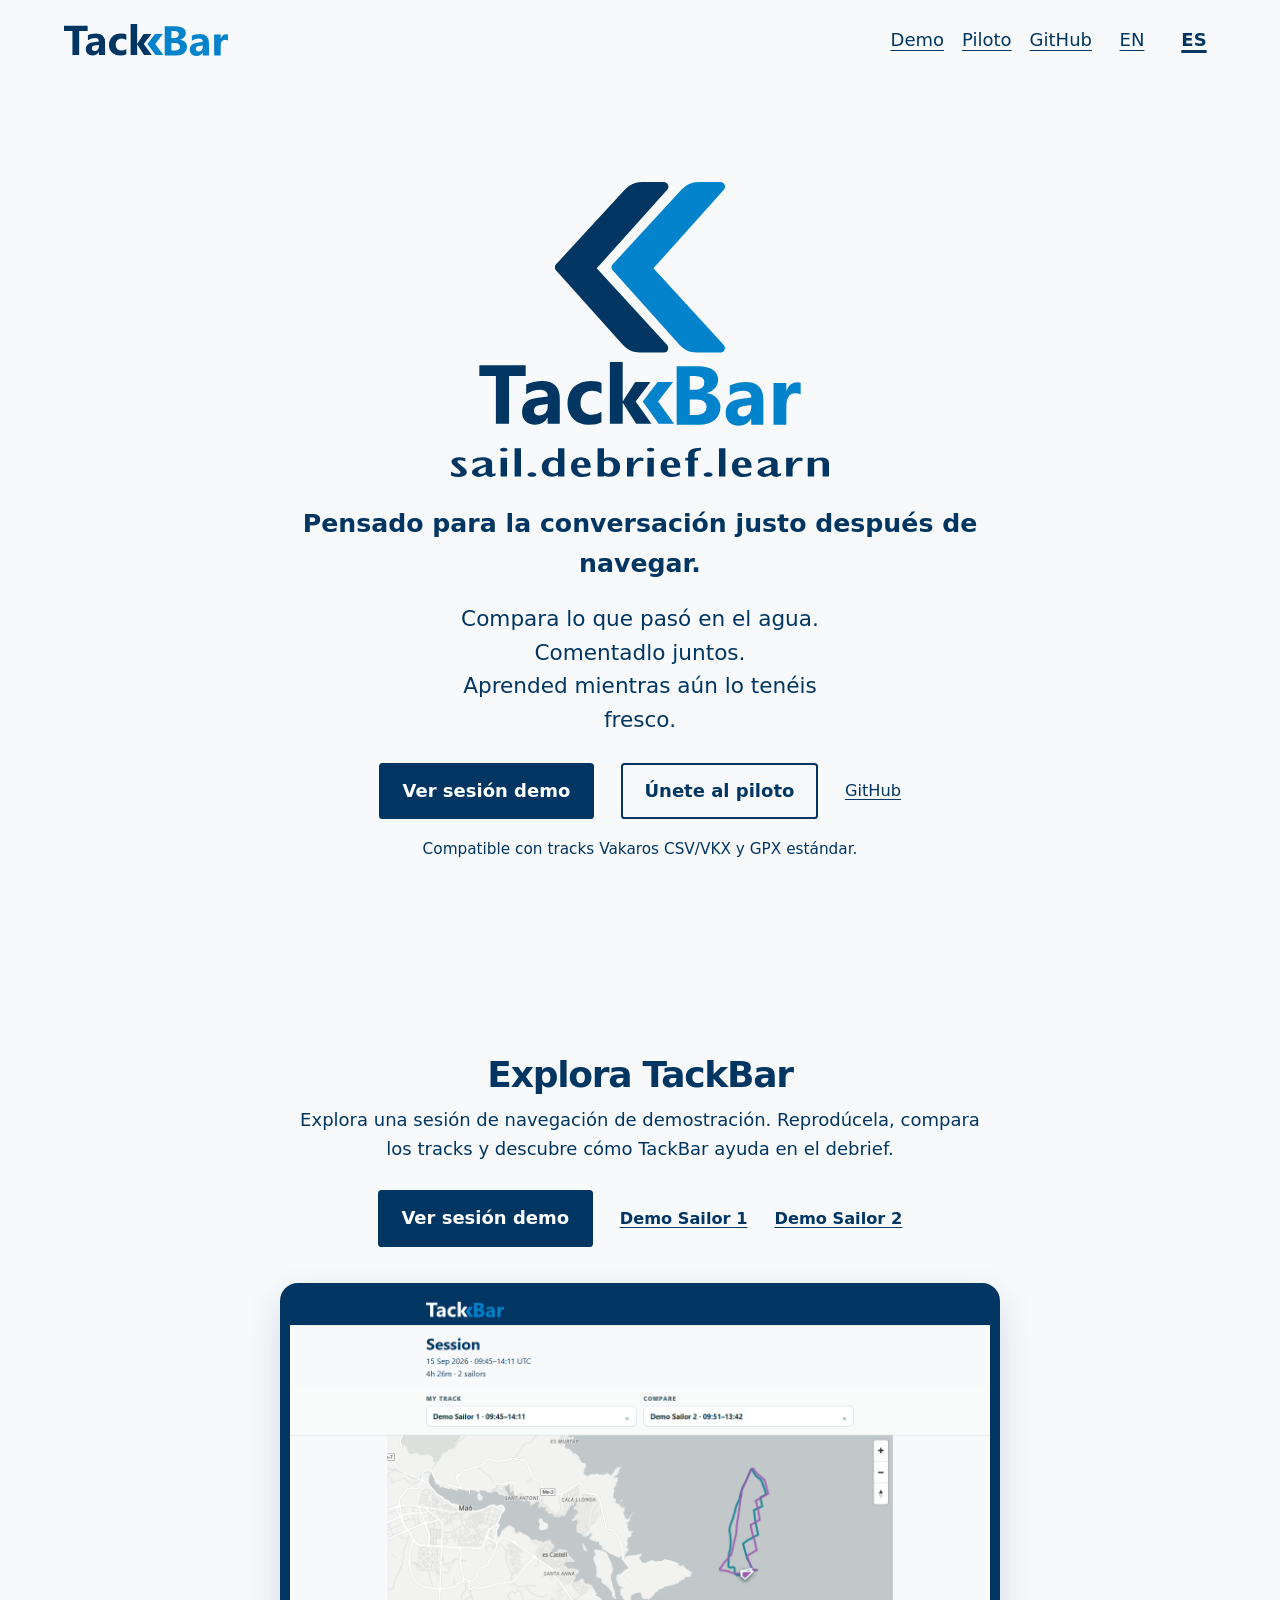
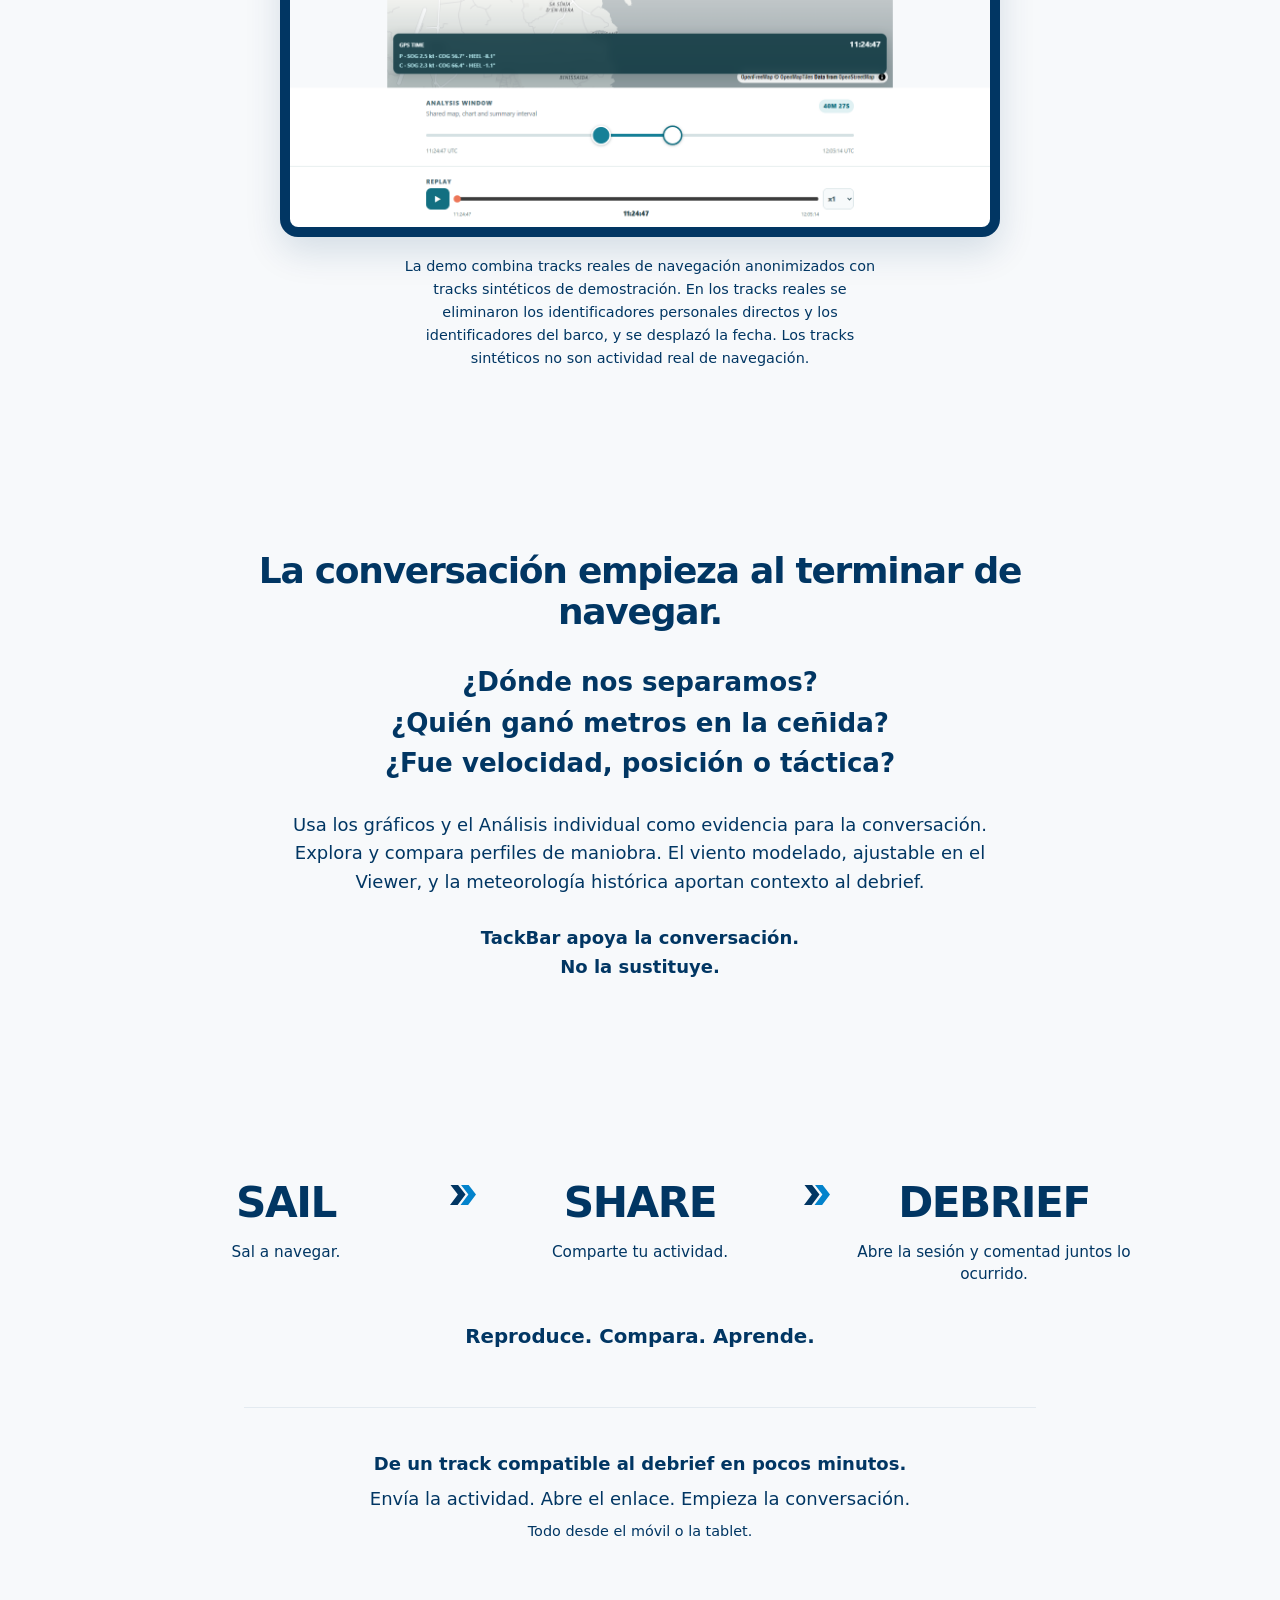
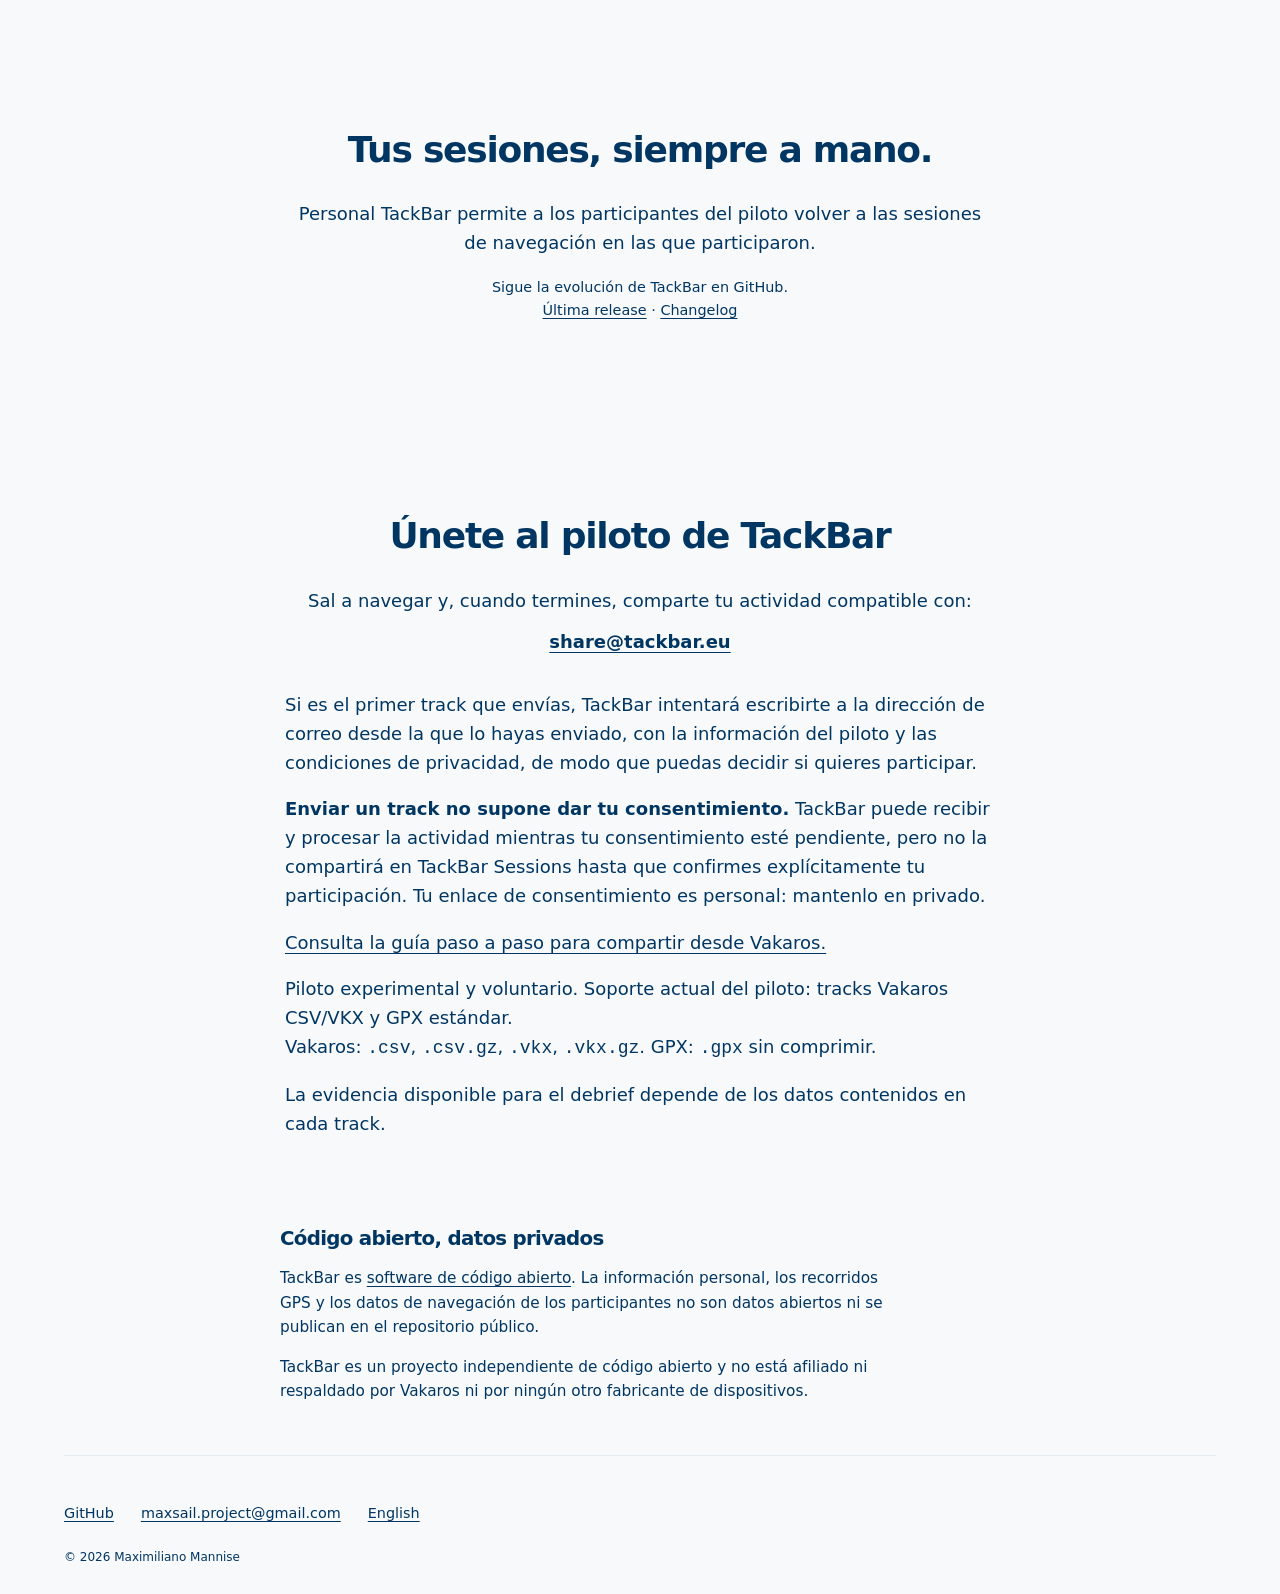
==== commit 509ab195: "docs(web): align EN/ES content with current TackBar capabilities - Update capability copy, metadata " ====
--- a/es/index.html
+++ b/es/index.html
@@ -44,7 +44,7 @@
     </section>
     <section id="demo" class="product-proof" aria-labelledby="demo-title">
       <h2 id="demo-title">Explora TackBar</h2>
-      <p>Explora una sesión real de navegación con dos regatistas demo. Reproduce la sesión, compara los tracks y descubre cómo TackBar ayuda en el debrief.</p>
+      <p>Explora una sesión de navegación de demostración. Reprodúcela, compara los tracks y descubre cómo TackBar ayuda en el debrief.</p>
       <div class="actions demo-actions">
         <a class="button" href="https://app.tackbar.eu/s/i_qGEn2LnHUh5nOdj9RtfvZzcwr3zfH3Lf_cbffwmJw">Ver sesión demo</a>
         <a class="tertiary-action" href="https://app.tackbar.eu/me/usMXC2xmV2A_kSrTNfzEXmexIzMXAk0KDCUTNjdQgc4">Demo Sailor 1</a>
@@ -55,11 +55,12 @@
           <img src="../assets/images/session-viewer-demo-upwind-downwind.png" width="1440" height="1100" alt="Session Viewer de TackBar comparando a Demo Sailor 1 y Demo Sailor 2 durante un intervalo seleccionado de ceñida y popa." loading="lazy">
         </div>
       </figure>
-      <p class="demo-data-note">La demo está basada en tracks reales de navegación. Se eliminaron los identificadores personales directos y los identificadores del barco, y se desplazó la fecha.</p>
+      <p class="demo-data-note">La demo combina tracks reales de navegación anonimizados con tracks sintéticos de demostración. En los tracks reales se eliminaron los identificadores personales directos y los identificadores del barco, y se desplazó la fecha. Los tracks sintéticos no son actividad real de navegación.</p>
     </section>
     <section class="debrief-context" aria-labelledby="debrief-context-title">
       <h2 id="debrief-context-title">La conversación empieza al terminar de navegar.</h2>
       <p class="debrief-questions">¿Dónde nos separamos?<br>¿Quién ganó metros en la ceñida?<br>¿Fue velocidad, posición o táctica?</p>
+      <p class="debrief-evidence">Usa los gráficos y el Análisis individual como evidencia para la conversación. Explora y compara perfiles de maniobra. El viento modelado, ajustable en el Viewer, y la meteorología histórica aportan contexto al debrief.</p>
       <p class="debrief-philosophy">TackBar apoya la conversación.<br>No la sustituye.</p>
     </section>
     <section id="story" class="story" aria-label="Cómo funciona TackBar">
@@ -72,7 +73,7 @@
       <div class="workflow-note">
         <p><strong>De un track compatible al debrief en pocos minutos.</strong></p>
         <p>Envía la actividad. Abre el enlace. Empieza la conversación.</p>
-        <p class="workflow-note-phone">Todo desde el móvil.</p>
+        <p class="workflow-note-phone">Todo desde el móvil o la tablet.</p>
       </div>
     </section>
     <section class="personal-tackbar" aria-labelledby="personal-tackbar-title">
@@ -85,8 +86,8 @@
       <p class="pilot-intro">Sal a navegar y, cuando termines, comparte tu actividad compatible con:</p>
       <a class="contact-link" href="mailto:share@tackbar.eu">share@tackbar.eu</a>
       <div class="pilot-details">
-        <p>Si es el primer track que envías, nos pondremos en contacto contigo en la dirección de correo desde la que lo hayas enviado para facilitarte la información del piloto y las condiciones de privacidad, de modo que puedas decidir si quieres participar.</p>
-        <p><strong>Enviar un track no supone dar tu consentimiento.</strong> TackBar puede recibir y procesar la actividad mientras tu consentimiento esté pendiente, pero no la compartirá en TackBar Sessions hasta que confirmes explícitamente tu participación.</p>
+        <p>Si es el primer track que envías, TackBar intentará escribirte a la dirección de correo desde la que lo hayas enviado, con la información del piloto y las condiciones de privacidad, de modo que puedas decidir si quieres participar.</p>
+        <p><strong>Enviar un track no supone dar tu consentimiento.</strong> TackBar puede recibir y procesar la actividad mientras tu consentimiento esté pendiente, pero no la compartirá en TackBar Sessions hasta que confirmes explícitamente tu participación. Tu enlace de consentimiento es personal: mantenlo en privado.</p>
         <p><a href="compartir-vakaros/index.html">Consulta la guía paso a paso para compartir desde Vakaros.</a></p>
         <p>Piloto experimental y voluntario. Soporte actual del piloto: tracks Vakaros CSV/VKX y GPX estándar.<br>Vakaros: <code>.csv</code>, <code>.csv.gz</code>, <code>.vkx</code>, <code>.vkx.gz</code>. GPX: <code>.gpx</code> sin comprimir.</p>
         <p>La evidencia disponible para el debrief depende de los datos contenidos en cada track.</p>
--- a/assets/styles.css
+++ b/assets/styles.css
@@ -50,6 +50,7 @@
 .debrief-context { max-width: 48rem; margin-inline: auto; padding-block: clamp(3rem, 7vw, 5rem); text-align: center; }
 .debrief-context p { margin-inline: auto; }
 .debrief-questions { font-size: clamp(1.15rem, 2.8vw, 1.45rem); font-weight: 650; line-height: 1.55; }
+.debrief-evidence { max-width: 40rem; margin-top: 1.5rem; }
 .debrief-philosophy { margin-top: 1.5rem; font-weight: 650; }
 .product-proof { max-width: 52rem; margin-inline: auto; padding-block: clamp(3rem, 7vw, 5rem); text-align: center; }
 .product-proof h2 { margin-bottom: .6rem; }
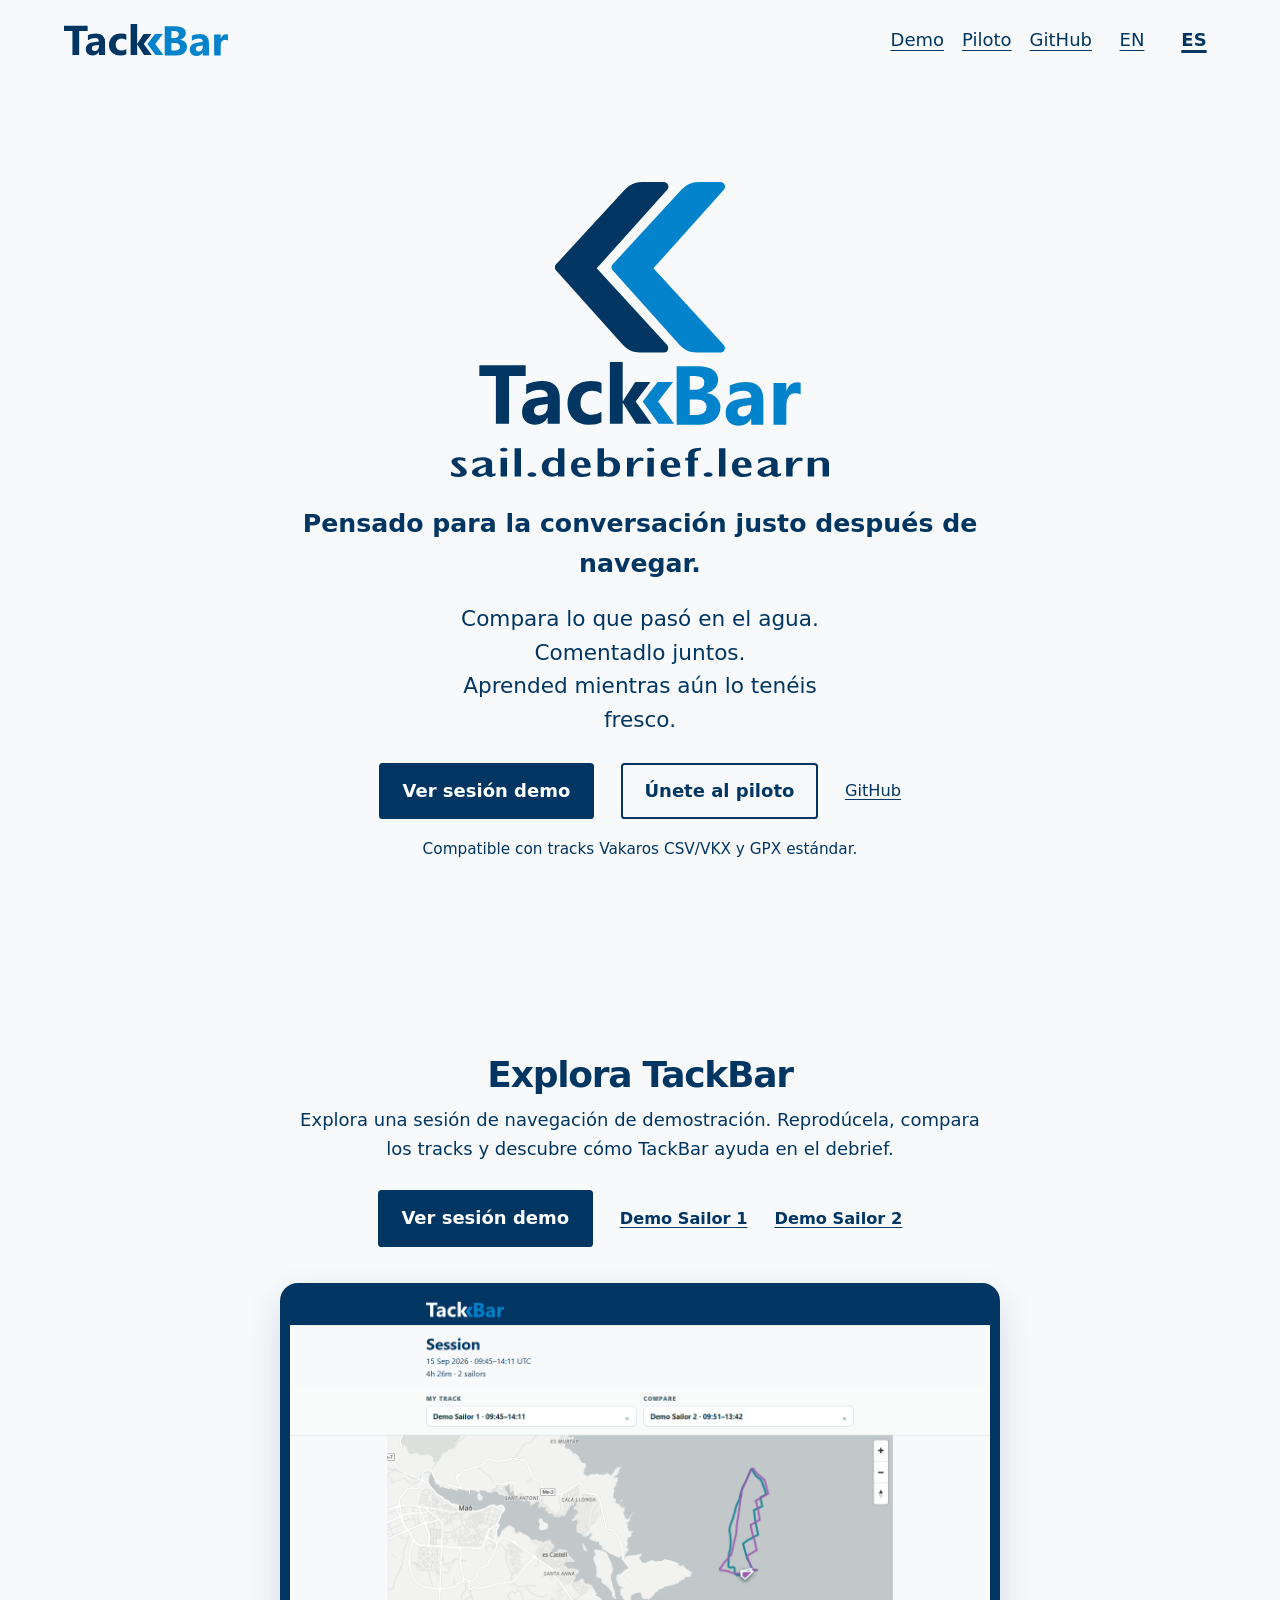
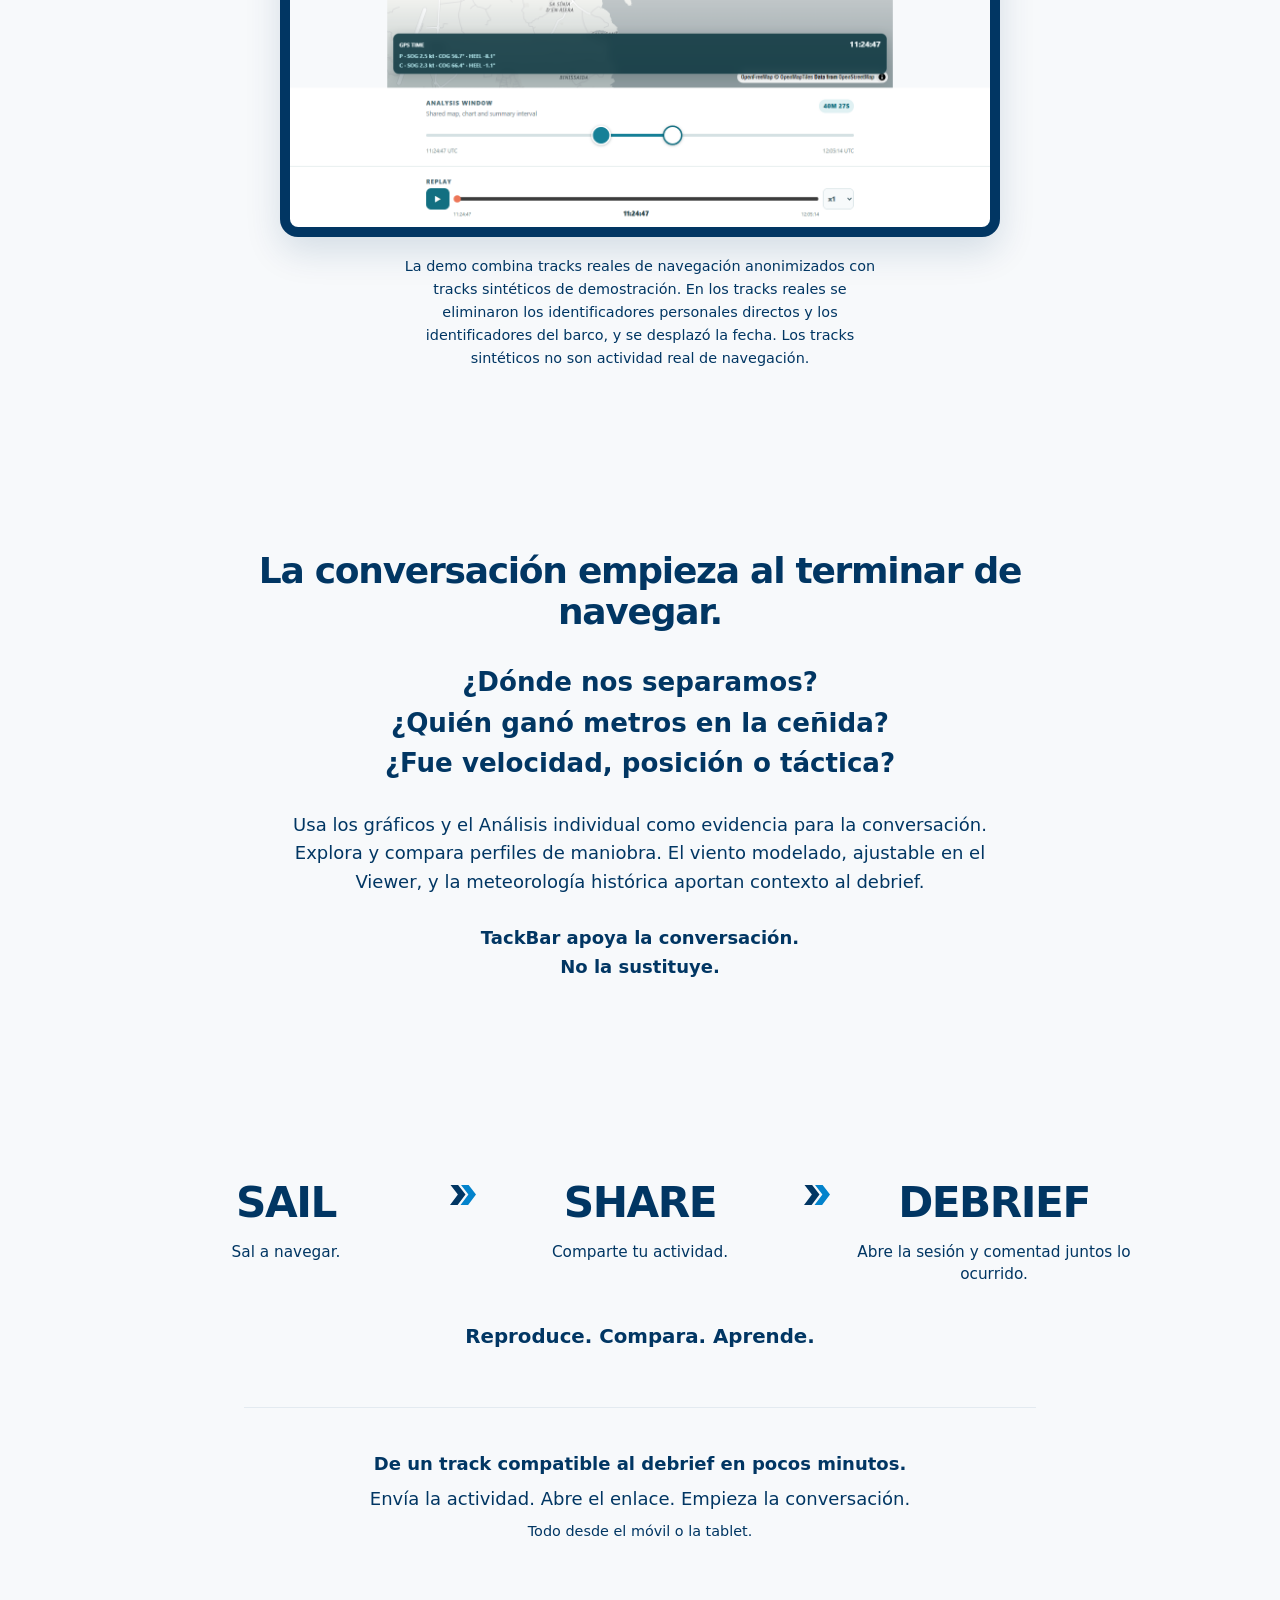
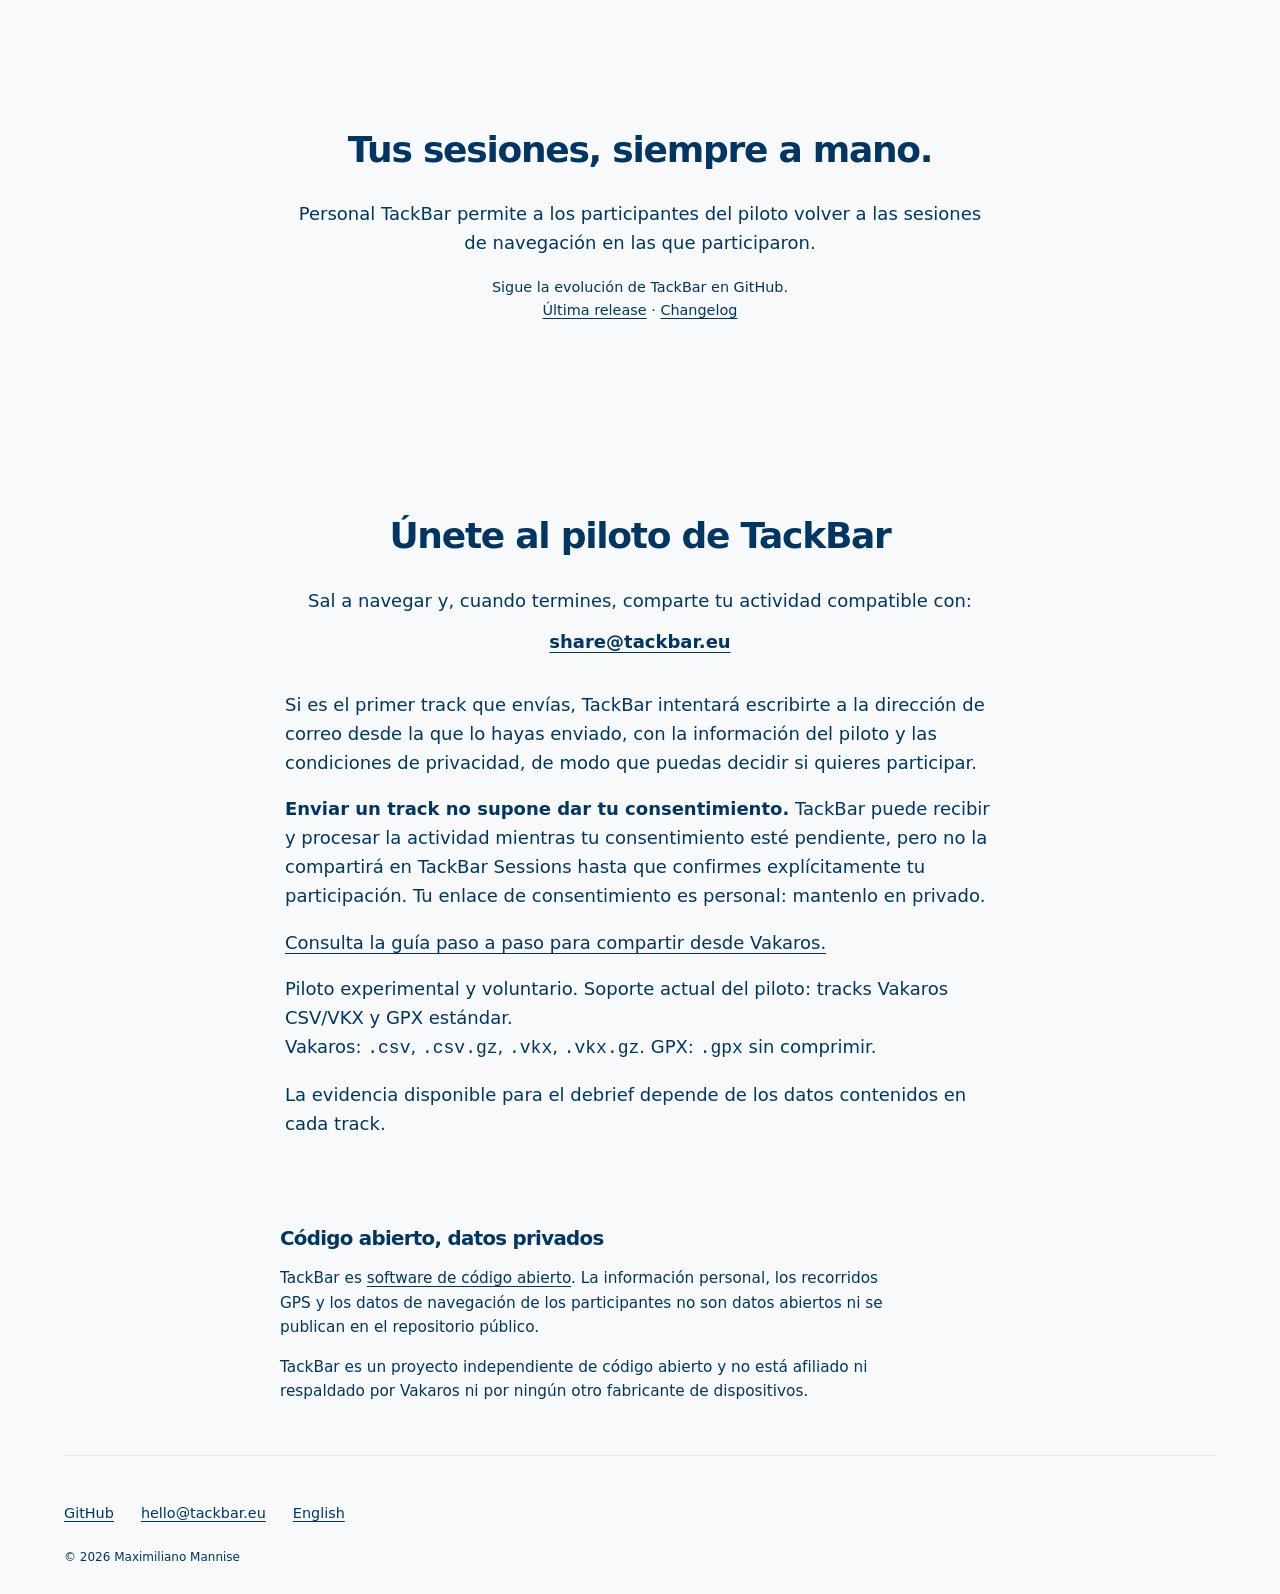
==== commit c1af523c: "fix(web): update footer contact to Maxi · hello@tackbar.eu Refs: [[#2]" ====
--- a/es/index.html
+++ b/es/index.html
@@ -102,7 +102,7 @@
   <footer class="container site-footer">
     <ul class="footer-links">
       <li><a href="https://github.com/maxsail-project/tackbar">GitHub</a></li>
-      <li><a href="mailto:maxsail.project@gmail.com">maxsail.project@gmail.com</a></li>
+      <li><a href="mailto:hello@tackbar.eu">hello@tackbar.eu</a></li>
       <li><a href="../index.html" lang="en" hreflang="en">English</a></li>
     </ul>
     <p><small>© 2026 Maximiliano Mannise</small></p>
